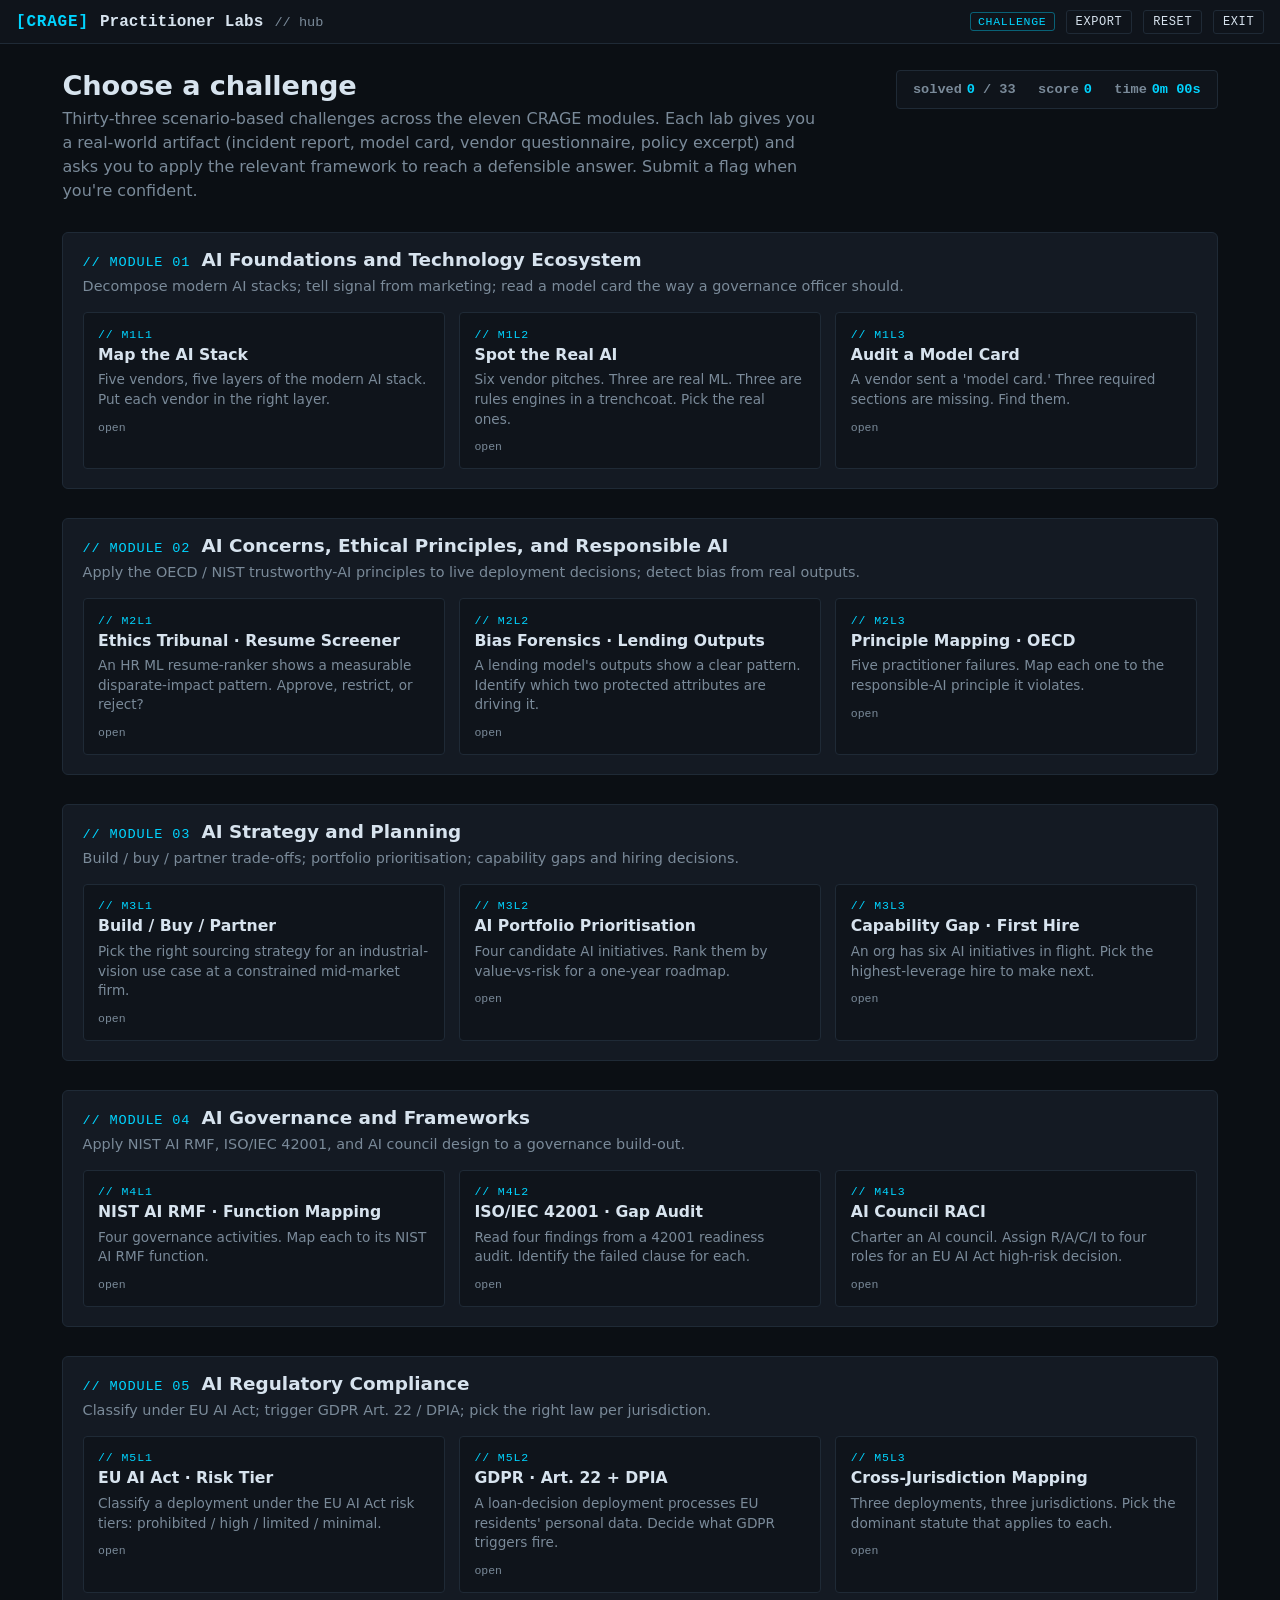
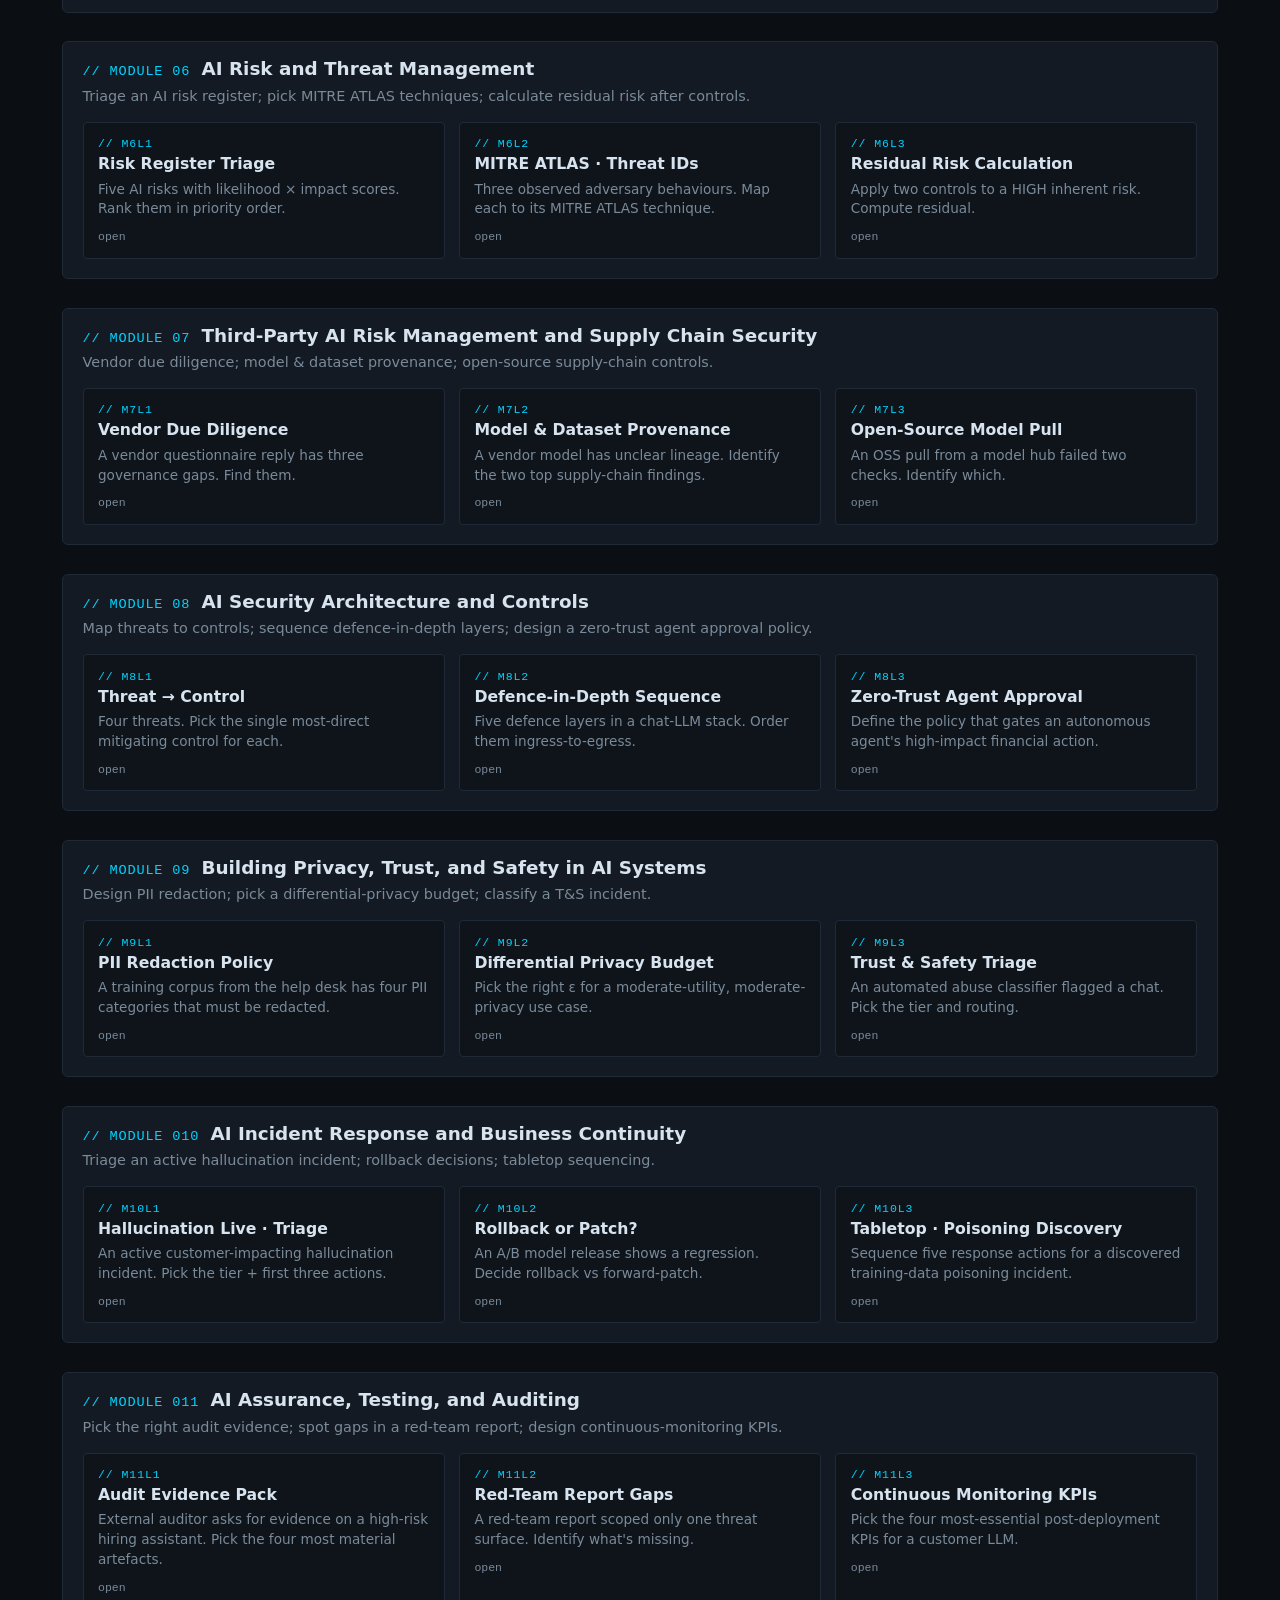
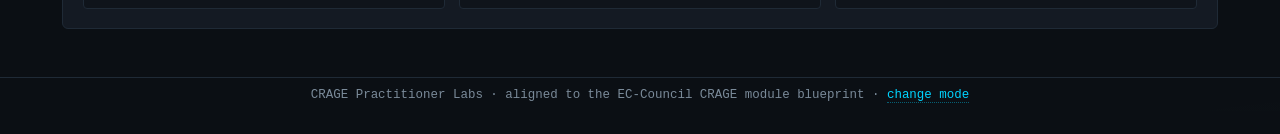
==== app.html @ 7dac8d64 "Add CRAGE practitioner labs (11 modules x 3 = 33 challenges) Static site with two modes: - Challenge" ====
<!DOCTYPE html>
<html lang="en">
<head>
  <meta charset="UTF-8">
  <meta name="viewport" content="width=device-width, initial-scale=1">
  <title>CRAGE Lab · Hub</title>
  <link rel="stylesheet" href="styles.css">
</head>
<body>

  <header class="topbar">
    <div class="brand">
      <span class="logo">[CRAGE]</span>
      <span class="title">Practitioner Labs</span>
      <span class="subtitle">// hub</span>
    </div>
    <div class="status">
      <span class="badge" id="mode-badge">CHALLENGE</span>
      <button id="export-btn" class="ghost-btn small" title="Download session JSON">EXPORT</button>
      <button id="reset-btn" class="ghost-btn small" title="Reset all progress">RESET</button>
      <a href="index.html" class="ghost-btn small">EXIT</a>
    </div>
  </header>

  <main class="hub-main">

    <div class="hub-intro">
      <div>
        <h1 id="hub-title">Choose a challenge</h1>
        <p id="hub-blurb">
          Thirty-three scenario-based challenges across the eleven CRAGE modules.
          Each lab gives you a real-world artifact (incident report, model card, vendor questionnaire, policy excerpt)
          and asks you to apply the relevant framework to reach a defensible answer. Submit a flag when you're confident.
        </p>
      </div>
      <div class="hub-scorebar" id="scorebar">
        <span><span class="label">solved</span><span class="value" id="solved-count">0</span><span class="label"> / 33</span></span>
        <span><span class="label">score</span><span class="value" id="total-score">0</span></span>
        <span><span class="label">time</span><span class="value" id="total-time">0m 00s</span></span>
      </div>
    </div>

    <div id="modules-mount"></div>

  </main>

  <footer class="footnote">
    CRAGE Practitioner Labs &middot; aligned to the EC-Council CRAGE module blueprint &middot;
    <a href="index.html" class="credit-link">change mode</a>
  </footer>

  <script src="ctf.js"></script>
  <script src="labs.js"></script>
  <script>
  (() => {
    const params = new URLSearchParams(location.search);
    const isGod = params.get('mode') === 'god' && sessionStorage.getItem('crage:god-unlock') === 'true';
    const MODE = isGod ? 'god' : 'ctf';
    const badge = document.getElementById('mode-badge');
    badge.textContent = MODE === 'god' ? 'GOD MODE' : 'CHALLENGE';
    badge.className = 'badge ' + (MODE === 'god' ? 'god' : 'ctf');

    if (MODE === 'god') {
      document.getElementById('hub-title').textContent = 'God Mode :: instructor view';
      document.getElementById('hub-blurb').innerHTML =
        'You are in <strong style="color:var(--gold)">guided walkthrough mode</strong>. ' +
        'Each lab shows the framework reasoning and the final flag answer. ' +
        'Use this for live teaching, demo runs, and post-class review.';
    }

    const mount = document.getElementById('modules-mount');
    const html = [];
    LABS.modules.forEach((mod) => {
      html.push('<section class="module-block">');
      html.push('<div class="module-head"><span class="module-num">// MODULE 0' +
        (mod.num < 10 ? mod.num : mod.num) + '</span><h2>' + mod.title + '</h2></div>');
      if (mod.blurb) html.push('<p>' + mod.blurb + '</p>');
      html.push('<div class="lab-grid">');
      mod.labs.forEach((lab) => {
        const solved = window.CTF && CTF.isCompleted(lab.id);
        const score = window.CTF ? CTF.labScore(lab.id) : 0;
        html.push(
          '<a class="lab-card' + (solved ? ' solved' : '') + '" href="lab.html?id=' + lab.id + '&mode=' + MODE + '">' +
            '<div class="lab-id">// ' + lab.id.toUpperCase() + '</div>' +
            '<h3>' + lab.title + '</h3>' +
            '<p class="lab-blurb">' + lab.blurb + '</p>' +
            '<div class="lab-meta">' +
              (solved ? '<span class="check">✓ solved · ' + score + ' pts</span>' : '<span>open</span>') +
            '</div>' +
          '</a>'
        );
      });
      html.push('</div></section>');
    });
    mount.innerHTML = html.join('');

    function refreshScore() {
      if (!window.CTF) return;
      document.getElementById('solved-count').textContent = CTF.completedCount();
      document.getElementById('total-score').textContent = CTF.totalScore();
      document.getElementById('total-time').textContent = CTF.fmtTime(CTF.totalTime());
    }
    refreshScore();

    document.getElementById('export-btn').addEventListener('click', () => {
      if (window.CTF) CTF.downloadSession();
    });
    document.getElementById('reset-btn').addEventListener('click', () => {
      if (!confirm('Reset all lab progress? This cannot be undone.')) return;
      if (window.CTF) CTF.resetAll();
      location.reload();
    });
  })();
  </script>
</body>
</html>
---- styles.css ----
/* CRAGE Lab — terminal/cyberpunk theme */
:root {
  --bg: #0b0f14;
  --bg-soft: #11161d;
  --panel: #0f141b;
  --panel-2: #141a23;
  --border: #1f2a36;
  --border-soft: #18222d;
  --text: #d7e3ee;
  --muted: #7a8a99;
  --accent: #00d4ff;
  --accent-2: #7dffb1;
  --accent-dim: #0094b3;
  --warn: #ffb454;
  --danger: #ff4d6d;
  --info: #6ec1ff;
  --gold: #ffd166;
  --mono: ui-monospace, "JetBrains Mono", "Fira Code", Menlo, Consolas, monospace;
  --sans: -apple-system, BlinkMacSystemFont, "Segoe UI", system-ui, sans-serif;
}

* { box-sizing: border-box; }
html, body { margin: 0; padding: 0; background: var(--bg); color: var(--text); font-family: var(--sans); min-height: 100%; }
body {
  background:
    radial-gradient(1200px 600px at 10% -20%, rgba(0,212,255,0.08), transparent 60%),
    radial-gradient(1200px 600px at 110% 110%, rgba(125,255,177,0.05), transparent 60%),
    var(--bg);
}
a { color: var(--accent); text-decoration: none; }
a:hover { color: var(--accent-2); }
code { font-family: var(--mono); }

/* scanlines for landing */
.scanlines {
  position: fixed; inset: 0; pointer-events: none; z-index: 1;
  background: repeating-linear-gradient(
    to bottom, rgba(255,255,255,0.015) 0 1px, transparent 1px 3px
  );
  mix-blend-mode: overlay;
}

/* ===== Topbar ===== */
.topbar {
  display: flex; justify-content: space-between; align-items: center;
  padding: 0.6rem 1rem; background: var(--panel);
  border-bottom: 1px solid var(--border); font-family: var(--mono);
  position: sticky; top: 0; z-index: 5;
}
.brand { display: flex; gap: 0.7rem; align-items: baseline; }
.logo { color: var(--accent); font-weight: 700; letter-spacing: 0.05em; }
.title { font-weight: 600; }
.subtitle { color: var(--muted); font-size: 0.85rem; }
.topbar nav a {
  color: var(--muted); margin: 0 0.35rem; font-size: 0.82rem;
  padding: 0.2rem 0.5rem; border-radius: 3px;
}
.topbar nav a:hover { color: var(--accent); }
.topbar nav a.active { color: var(--accent); border: 1px solid var(--border); }
.status { display: flex; align-items: center; gap: 0.7rem; font-size: 0.85rem; color: var(--muted); }
.status .badge {
  font-family: var(--mono); font-size: 0.72rem; letter-spacing: 0.06em;
  padding: 0.15rem 0.45rem; border-radius: 3px; border: 1px solid var(--border);
}
.status .badge.ctf { color: var(--accent); border-color: rgba(0,212,255,0.4); }
.status .badge.god { color: var(--gold); border-color: rgba(255,209,102,0.4); }
.dot {
  width: 8px; height: 8px; border-radius: 50%;
  background: var(--accent); box-shadow: 0 0 8px var(--accent);
  animation: pulse 2s infinite;
}
@keyframes pulse { 50% { opacity: 0.4; } }

.ghost-btn {
  background: transparent; border: 1px solid var(--border); color: var(--text);
  font-family: var(--mono); font-size: 0.8rem; padding: 0.35rem 0.7rem;
  cursor: pointer; letter-spacing: 0.05em; transition: all 0.15s ease;
  border-radius: 3px;
}
.ghost-btn:hover { border-color: var(--accent); color: var(--accent); }
.ghost-btn.small { padding: 0.25rem 0.55rem; font-size: 0.75rem; }
.ghost-btn.gold:hover { border-color: var(--gold); color: var(--gold); }

/* ===== Landing page ===== */
.landing-body {
  display: flex; flex-direction: column; min-height: 100vh;
  font-family: var(--sans);
}
.deck-topbar {
  padding: 0.7rem 1.4rem; display: flex; justify-content: space-between; align-items: center;
  border-bottom: 1px solid var(--border); position: relative; z-index: 2;
}
.deck-brand { display: flex; gap: 0.8rem; align-items: baseline; font-family: var(--mono); }
.brand-logo {
  font-weight: 800; letter-spacing: 0.04em; color: var(--text); font-size: 1.05rem;
}
.brand-num { color: var(--accent); }
.brand-cursor { color: var(--accent); animation: blink 1s steps(1) infinite; }
@keyframes blink { 50% { opacity: 0; } }
.deck-brand-tag { color: var(--muted); font-size: 0.78rem; letter-spacing: 0.08em; }

.landing-main {
  flex: 1; max-width: 1100px; margin: 0 auto; padding: 3rem 1.5rem 2rem;
  position: relative; z-index: 2;
}
.landing-hero { text-align: center; margin-bottom: 2.5rem; }
.eyebrow {
  font-family: var(--mono); font-size: 0.78rem; color: var(--accent);
  letter-spacing: 0.14em; margin-bottom: 0.6rem;
}
.landing-title {
  font-size: 2.6rem; margin: 0 0 0.7rem 0; letter-spacing: -0.01em;
  font-weight: 800;
}
.landing-title .accent { color: var(--accent); }
.landing-sub {
  color: var(--muted); font-size: 1.02rem; max-width: 720px; margin: 0 auto;
  line-height: 1.55;
}

.mode-grid {
  display: grid; grid-template-columns: 1fr 1fr; gap: 1.4rem;
  margin-top: 2rem;
}
@media (max-width: 760px) { .mode-grid { grid-template-columns: 1fr; } }

.mode-card {
  display: block; padding: 1.4rem 1.4rem 1.6rem;
  background: var(--panel); border: 1px solid var(--border); border-radius: 6px;
  color: var(--text); transition: all 0.18s ease; position: relative;
}
.mode-card:hover { border-color: var(--accent); transform: translateY(-2px); }
.mode-card.god:hover { border-color: var(--gold); }
.mode-tag {
  font-family: var(--mono); font-size: 0.72rem; color: var(--muted);
  letter-spacing: 0.08em; margin-bottom: 0.4rem;
}
.mode-icon { font-size: 1.8rem; margin-bottom: 0.4rem; }
.mode-card h2 {
  margin: 0 0 0.25rem 0; font-size: 1.4rem;
}
.mode-card.ctf h2 { color: var(--accent); }
.mode-card.god h2 { color: var(--gold); }
.mode-tagline {
  color: var(--muted); font-family: var(--mono); font-size: 0.82rem;
  margin: 0 0 0.7rem 0;
}
.mode-desc { color: var(--text); line-height: 1.55; font-size: 0.94rem; margin: 0 0 0.9rem; }
.mode-bullets {
  margin: 0 0 1rem 0; padding-left: 1.2rem; color: var(--muted); font-size: 0.88rem;
  line-height: 1.7;
}
.mode-bullets code {
  background: rgba(255,255,255,0.05); padding: 0.05rem 0.3rem;
  border-radius: 3px; color: var(--accent);
}
.mode-cta {
  font-family: var(--mono); font-size: 0.85rem; color: var(--accent);
  letter-spacing: 0.06em;
}
.mode-card.god .mode-cta { color: var(--gold); }
.mode-cta.locked { color: var(--muted); }

.landing-footer-row {
  margin-top: 2.4rem; display: flex; gap: 1.5rem; justify-content: center;
  flex-wrap: wrap;
}
.landing-link {
  color: var(--muted); font-family: var(--mono); font-size: 0.85rem;
}
.landing-link:hover { color: var(--accent); }

/* ===== Auth modal ===== */
.auth-modal {
  position: fixed; inset: 0; background: rgba(0,0,0,0.7);
  display: flex; align-items: center; justify-content: center; z-index: 50;
  backdrop-filter: blur(2px);
}
.auth-modal[hidden] { display: none; }
.auth-card {
  background: var(--panel); border: 1px solid var(--gold);
  border-radius: 6px; width: min(440px, 92vw);
  box-shadow: 0 0 30px rgba(255,209,102,0.15);
}
.auth-head {
  display: flex; align-items: center; gap: 0.6rem;
  padding: 0.7rem 1rem; border-bottom: 1px solid var(--border);
  font-family: var(--mono); font-size: 0.85rem; color: var(--gold);
}
.auth-icon { font-size: 1rem; }
.auth-title { flex: 1; letter-spacing: 0.04em; }
.auth-close {
  background: transparent; border: none; color: var(--muted);
  cursor: pointer; font-size: 1.2rem;
}
.auth-close:hover { color: var(--text); }
.auth-body { padding: 1rem; }
.auth-body p { margin: 0 0 0.7rem 0; color: var(--muted); font-size: 0.9rem; }
.auth-input-row { display: flex; gap: 0.5rem; }
.auth-input-row input {
  flex: 1; background: var(--bg); border: 1px solid var(--border);
  color: var(--text); padding: 0.5rem 0.7rem; border-radius: 3px;
  font-family: var(--mono); font-size: 1rem; letter-spacing: 0.2em;
}
.auth-input-row input:focus { outline: none; border-color: var(--gold); }
.auth-submit {
  background: var(--gold); border: none; color: #000;
  font-family: var(--mono); font-weight: 700; padding: 0 1rem;
  cursor: pointer; border-radius: 3px; letter-spacing: 0.05em;
}
.auth-submit:disabled { opacity: 0.5; cursor: not-allowed; }
.auth-status { margin-top: 0.6rem; font-family: var(--mono); font-size: 0.82rem; min-height: 1.1em; }
.auth-status.warn { color: var(--warn); }
.auth-status.info { color: var(--info); }
.auth-status.ok { color: var(--accent-2); }
.auth-status.danger { color: var(--danger); }
.auth-hint {
  margin-top: 0.6rem; color: var(--muted); font-size: 0.78rem;
  font-family: var(--mono);
}

/* ===== Hub (app.html) ===== */
.hub-main {
  max-width: 1200px; margin: 0 auto; padding: 1.6rem 1.4rem 3rem;
}
.hub-intro {
  display: flex; justify-content: space-between; align-items: flex-start;
  gap: 1.2rem; flex-wrap: wrap; margin-bottom: 1.5rem;
}
.hub-intro h1 {
  margin: 0 0 0.4rem 0; font-size: 1.7rem; letter-spacing: -0.005em;
}
.hub-intro p { color: var(--muted); margin: 0; max-width: 760px; line-height: 1.5; }
.hub-scorebar {
  background: var(--panel); border: 1px solid var(--border); border-radius: 4px;
  padding: 0.7rem 1rem; font-family: var(--mono); font-size: 0.85rem;
  display: flex; gap: 1.4rem; flex-wrap: wrap;
}
.hub-scorebar .label { color: var(--muted); }
.hub-scorebar .value { color: var(--accent); font-weight: 700; margin-left: 0.3rem; }

.module-block {
  margin-top: 1.8rem; background: var(--panel-2); border: 1px solid var(--border);
  border-radius: 6px; padding: 1rem 1.2rem 1.2rem;
}
.module-head {
  display: flex; align-items: baseline; gap: 0.7rem; margin-bottom: 0.4rem;
}
.module-num {
  font-family: var(--mono); color: var(--accent); font-size: 0.85rem;
  letter-spacing: 0.06em;
}
.module-head h2 { margin: 0; font-size: 1.15rem; }
.module-block > p {
  color: var(--muted); font-size: 0.9rem; margin: 0 0 0.9rem 0; line-height: 1.5;
}

.lab-grid { display: grid; grid-template-columns: repeat(3, 1fr); gap: 0.9rem; }
@media (max-width: 900px) { .lab-grid { grid-template-columns: 1fr; } }

.lab-card {
  display: block; padding: 0.9rem; background: var(--panel);
  border: 1px solid var(--border); border-radius: 4px; color: var(--text);
  transition: all 0.15s ease; position: relative;
}
.lab-card:hover { border-color: var(--accent); transform: translateY(-1px); }
.lab-card .lab-id {
  font-family: var(--mono); font-size: 0.72rem; color: var(--accent);
  letter-spacing: 0.08em;
}
.lab-card h3 { margin: 0.25rem 0 0.4rem 0; font-size: 0.98rem; }
.lab-card .lab-blurb { color: var(--muted); font-size: 0.85rem; line-height: 1.45; margin: 0; }
.lab-card .lab-meta {
  margin-top: 0.7rem; display: flex; gap: 0.5rem; align-items: center;
  font-family: var(--mono); font-size: 0.72rem; color: var(--muted);
}
.lab-card .check {
  margin-left: auto; color: var(--accent-2); font-weight: 700;
}
.lab-card.solved { border-color: rgba(125,255,177,0.4); }

/* ===== Lab page ===== */
.lab-main {
  display: grid; grid-template-columns: 320px 1fr; gap: 0;
  min-height: calc(100vh - 52px);
}
@media (max-width: 900px) { .lab-main { grid-template-columns: 1fr; } }

.guide {
  background: var(--panel); border-right: 1px solid var(--border);
  padding: 1rem 1.1rem 2rem; overflow-y: auto;
}
.guide h2 {
  font-family: var(--mono); font-size: 0.95rem; color: var(--accent);
  margin: 0 0 0.8rem 0; letter-spacing: 0.06em;
}
.guide.god h2 { color: var(--gold); }

/* Mission sidebar (CTF) */
.mission-tag {
  font-family: var(--mono); font-size: 0.72rem; color: var(--muted);
  letter-spacing: 0.06em; margin-bottom: 0.3rem;
}
.mission-objective {
  background: var(--panel-2); border-left: 2px solid var(--accent);
  padding: 0.6rem 0.8rem; border-radius: 0 4px 4px 0; margin-bottom: 1rem;
}
.mission-objective p { margin: 0; font-size: 0.92rem; line-height: 1.5; }

.mission-hints { margin-bottom: 1rem; }
.mission-hint {
  margin-bottom: 0.5rem; background: var(--panel-2); border: 1px solid var(--border);
  border-radius: 3px;
}
.hint-reveal-btn {
  width: 100%; background: transparent; border: none; color: var(--text);
  text-align: left; padding: 0.5rem 0.7rem; cursor: pointer;
  font-family: var(--mono); font-size: 0.82rem;
}
.hint-reveal-btn:hover { color: var(--accent); }
.hint-cost { color: var(--warn); }
.hint-body {
  padding: 0 0.7rem 0.6rem; font-size: 0.85rem; line-height: 1.5;
  color: var(--muted); border-top: 1px dashed var(--border-soft);
  padding-top: 0.5rem;
}

.mission-flag .flag-input-row { display: flex; gap: 0.5rem; }
.flag-input {
  flex: 1; background: var(--bg); border: 1px solid var(--border);
  color: var(--text); padding: 0.45rem 0.6rem; border-radius: 3px;
  font-family: var(--mono); font-size: 0.88rem;
}
.flag-input:focus { outline: none; border-color: var(--accent); }
.flag-submit {
  background: var(--accent); color: #000; border: none;
  padding: 0 0.9rem; cursor: pointer; border-radius: 3px;
  font-family: var(--mono); font-weight: 700; letter-spacing: 0.04em;
}
.flag-submit:hover { background: var(--accent-2); }
.flag-status { margin-top: 0.5rem; font-family: var(--mono); font-size: 0.82rem; min-height: 1em; }
.flag-status.ok { color: var(--accent-2); }
.flag-status.warn { color: var(--warn); }
.flag-status.danger { color: var(--danger); }

.mission-score {
  margin-top: 0.8rem; padding: 0.5rem 0.7rem; background: var(--panel-2);
  border: 1px dashed var(--border); border-radius: 3px;
  font-family: var(--mono); font-size: 0.78rem; color: var(--muted);
}
.mission-score .ok { color: var(--accent-2); }

.mission-foot, .guide-foot {
  margin-top: 1rem; padding-top: 0.8rem; border-top: 1px dashed var(--border);
  font-family: var(--mono); font-size: 0.78rem;
}
.mission-link { color: var(--muted); }
.mission-link:hover { color: var(--accent); }

/* God walkthrough */
.steps { list-style: none; padding: 0; margin: 0; }
.steps li {
  border-left: 2px solid var(--border);
  padding: 0.7rem 0.8rem; margin-bottom: 0.6rem;
  border-radius: 0 4px 4px 0; background: var(--panel-2);
}
.steps li.god-step { border-left-color: var(--gold); }
.step-head {
  display: flex; gap: 0.5rem; align-items: baseline;
  font-family: var(--mono); font-size: 0.85rem;
}
.num { color: var(--gold); font-weight: 700; min-width: 1.6rem; }
.label { color: var(--text); font-weight: 600; }
.steps p { margin: 0.35rem 0; font-size: 0.85rem; color: var(--muted); line-height: 1.55; }
.say {
  margin: 0.45rem 0; padding: 0.45rem 0.6rem;
  border-left: 2px solid rgba(255,209,102,0.4);
  background: linear-gradient(90deg, rgba(255,209,102,0.05), transparent 70%);
  font-size: 0.82rem; line-height: 1.55; color: #d3c8a8;
  font-style: italic; border-radius: 0 3px 3px 0;
}
.say strong { color: var(--gold); font-style: normal; }
.god-answer {
  margin: 0.5rem 0; padding: 0.55rem 0.7rem;
  background: rgba(125,255,177,0.06); border: 1px solid rgba(125,255,177,0.25);
  border-radius: 3px; font-family: var(--mono); font-size: 0.82rem;
  color: var(--accent-2);
}
.god-answer .lbl { color: var(--muted); margin-right: 0.4rem; }

/* ===== Lab content area ===== */
.lab-content {
  padding: 1.4rem 1.8rem 3rem; overflow-y: auto;
  background: var(--bg);
  max-width: 1000px;
}
.lab-content h1 {
  margin: 0 0 0.3rem 0; font-size: 1.5rem;
}
.lab-content .lab-sub {
  color: var(--muted); font-family: var(--mono); font-size: 0.85rem;
  letter-spacing: 0.04em; margin-bottom: 1.4rem;
}

.scenario, .artifact, .challenge {
  margin-bottom: 1.3rem; background: var(--panel);
  border: 1px solid var(--border); border-radius: 6px; padding: 1rem 1.2rem;
}
.scenario h3, .artifact h3, .challenge h3 {
  margin: 0 0 0.6rem 0; font-family: var(--mono); font-size: 0.85rem;
  color: var(--accent); letter-spacing: 0.07em; text-transform: uppercase;
}
.challenge h3 { color: var(--warn); }
.lab-content p { line-height: 1.6; margin: 0.5rem 0; }
.lab-content ul, .lab-content ol { line-height: 1.65; padding-left: 1.4rem; }
.lab-content li { margin-bottom: 0.25rem; }
.lab-content table {
  width: 100%; border-collapse: collapse; margin: 0.6rem 0;
  font-size: 0.9rem;
}
.lab-content th, .lab-content td {
  border: 1px solid var(--border); padding: 0.4rem 0.6rem; text-align: left;
}
.lab-content th { background: var(--panel-2); color: var(--accent); font-family: var(--mono); }
.lab-content blockquote {
  margin: 0.6rem 0; padding: 0.5rem 0.8rem;
  border-left: 2px solid var(--border-soft); color: var(--muted);
  font-style: italic;
}
.lab-content code {
  background: rgba(255,255,255,0.05); padding: 0.05rem 0.35rem;
  border-radius: 3px; color: var(--accent); font-size: 0.88em;
}
.lab-content pre {
  background: #06090d; border: 1px solid var(--border);
  border-radius: 4px; padding: 0.7rem 0.9rem; overflow-x: auto;
  font-size: 0.85rem; line-height: 1.5;
}
.lab-content pre code { background: transparent; padding: 0; color: var(--text); }
.flag-format {
  font-family: var(--mono); font-size: 0.85rem; color: var(--accent-2);
  background: rgba(125,255,177,0.05); padding: 0.4rem 0.6rem;
  border-left: 2px solid rgba(125,255,177,0.4); border-radius: 0 3px 3px 0;
  margin-top: 0.6rem;
}

.artifact details { margin-top: 0.4rem; }
.artifact summary {
  cursor: pointer; color: var(--accent); font-family: var(--mono);
  font-size: 0.85rem; padding: 0.3rem 0;
}
.artifact summary:hover { color: var(--accent-2); }

/* footnote */
.footnote {
  border-top: 1px solid var(--border); padding: 0.6rem 1rem;
  font-size: 0.78rem; color: var(--muted); text-align: center;
  font-family: var(--mono);
}
.footnote .credit-link {
  color: var(--accent); text-decoration: none;
  border-bottom: 1px dotted rgba(0,212,255,0.4);
}
.footnote .credit-link:hover { color: var(--accent-2); }

/* Celebration overlay */
.celebrate {
  position: fixed; inset: 0; background: rgba(0,0,0,0.85);
  display: flex; align-items: center; justify-content: center;
  z-index: 100; backdrop-filter: blur(4px);
}
.celebrate[hidden] { display: none; }
.celebrate-card {
  background: var(--panel); border: 1px solid var(--accent);
  border-radius: 8px; padding: 2rem; max-width: 520px; text-align: center;
  box-shadow: 0 0 40px rgba(0,212,255,0.25);
}
.celebrate-card h2 { color: var(--accent); margin: 0 0 0.7rem 0; }
.celebrate-card p { color: var(--muted); }
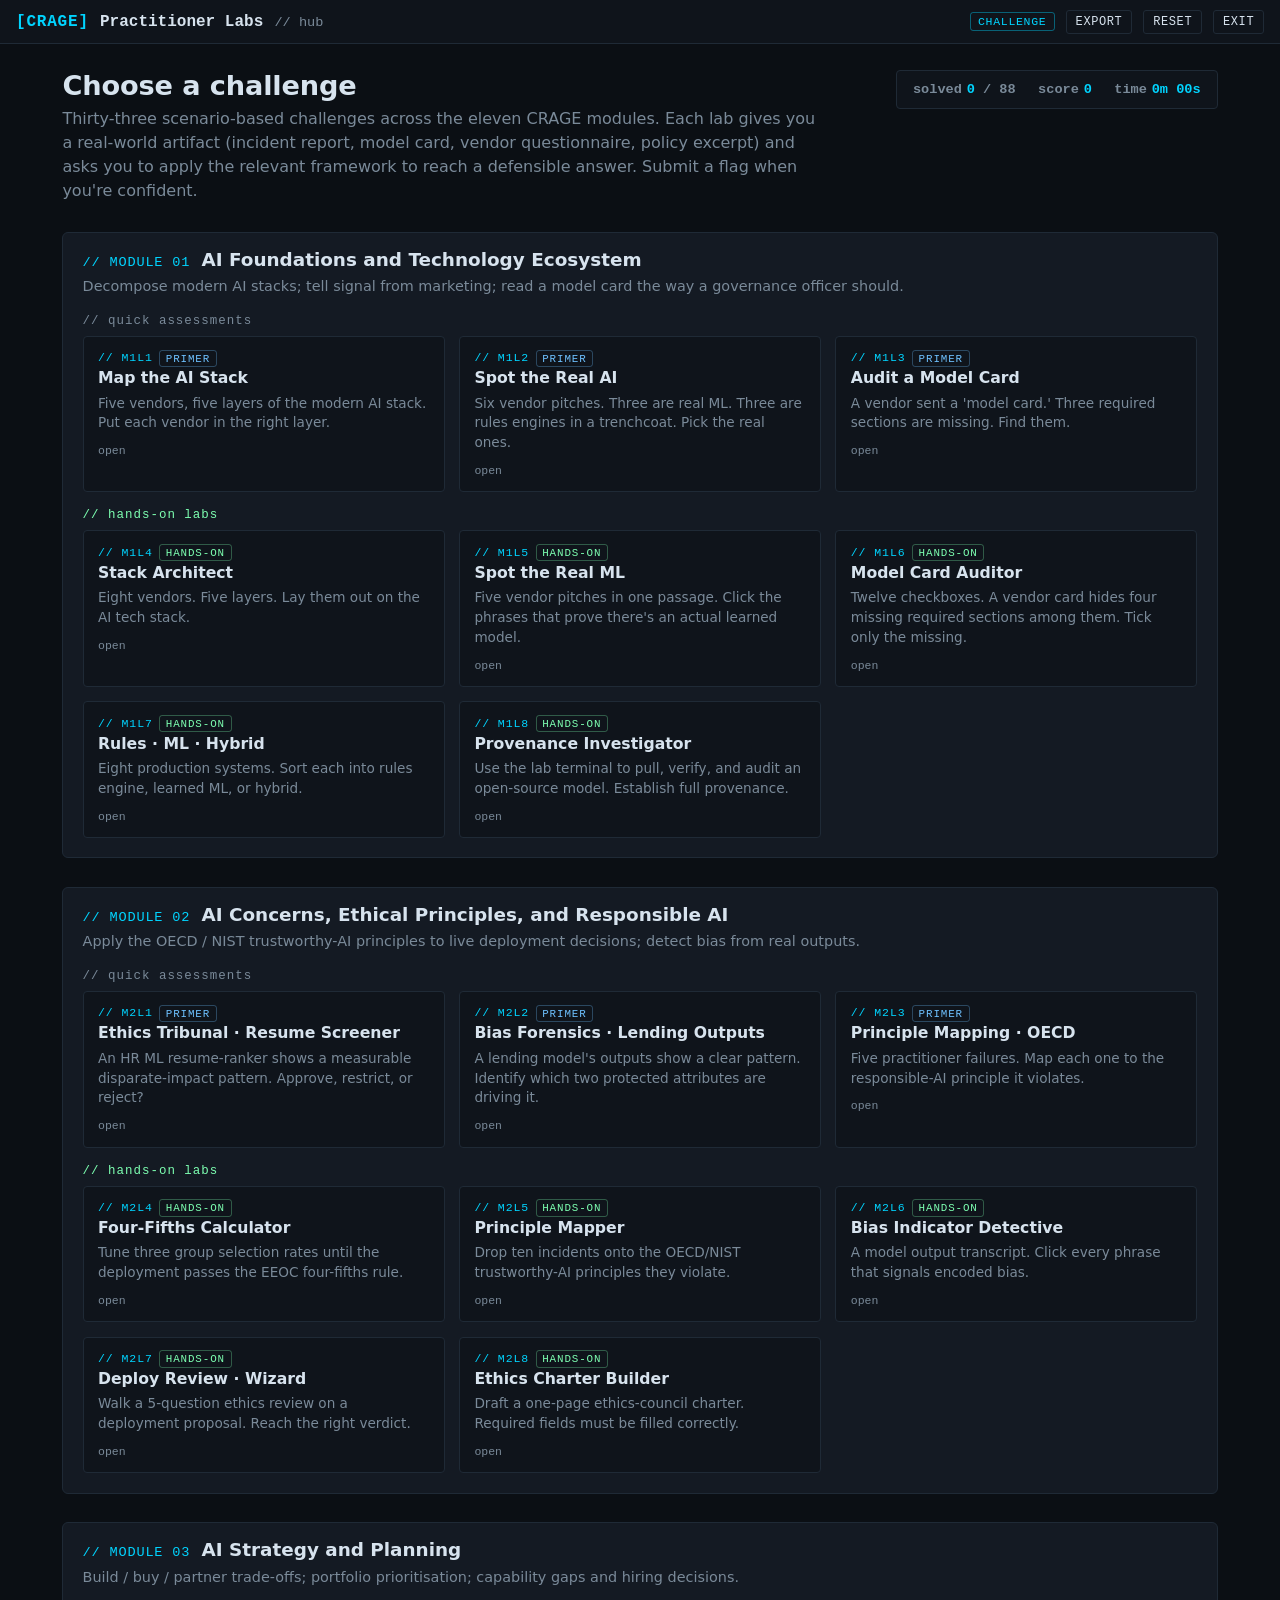
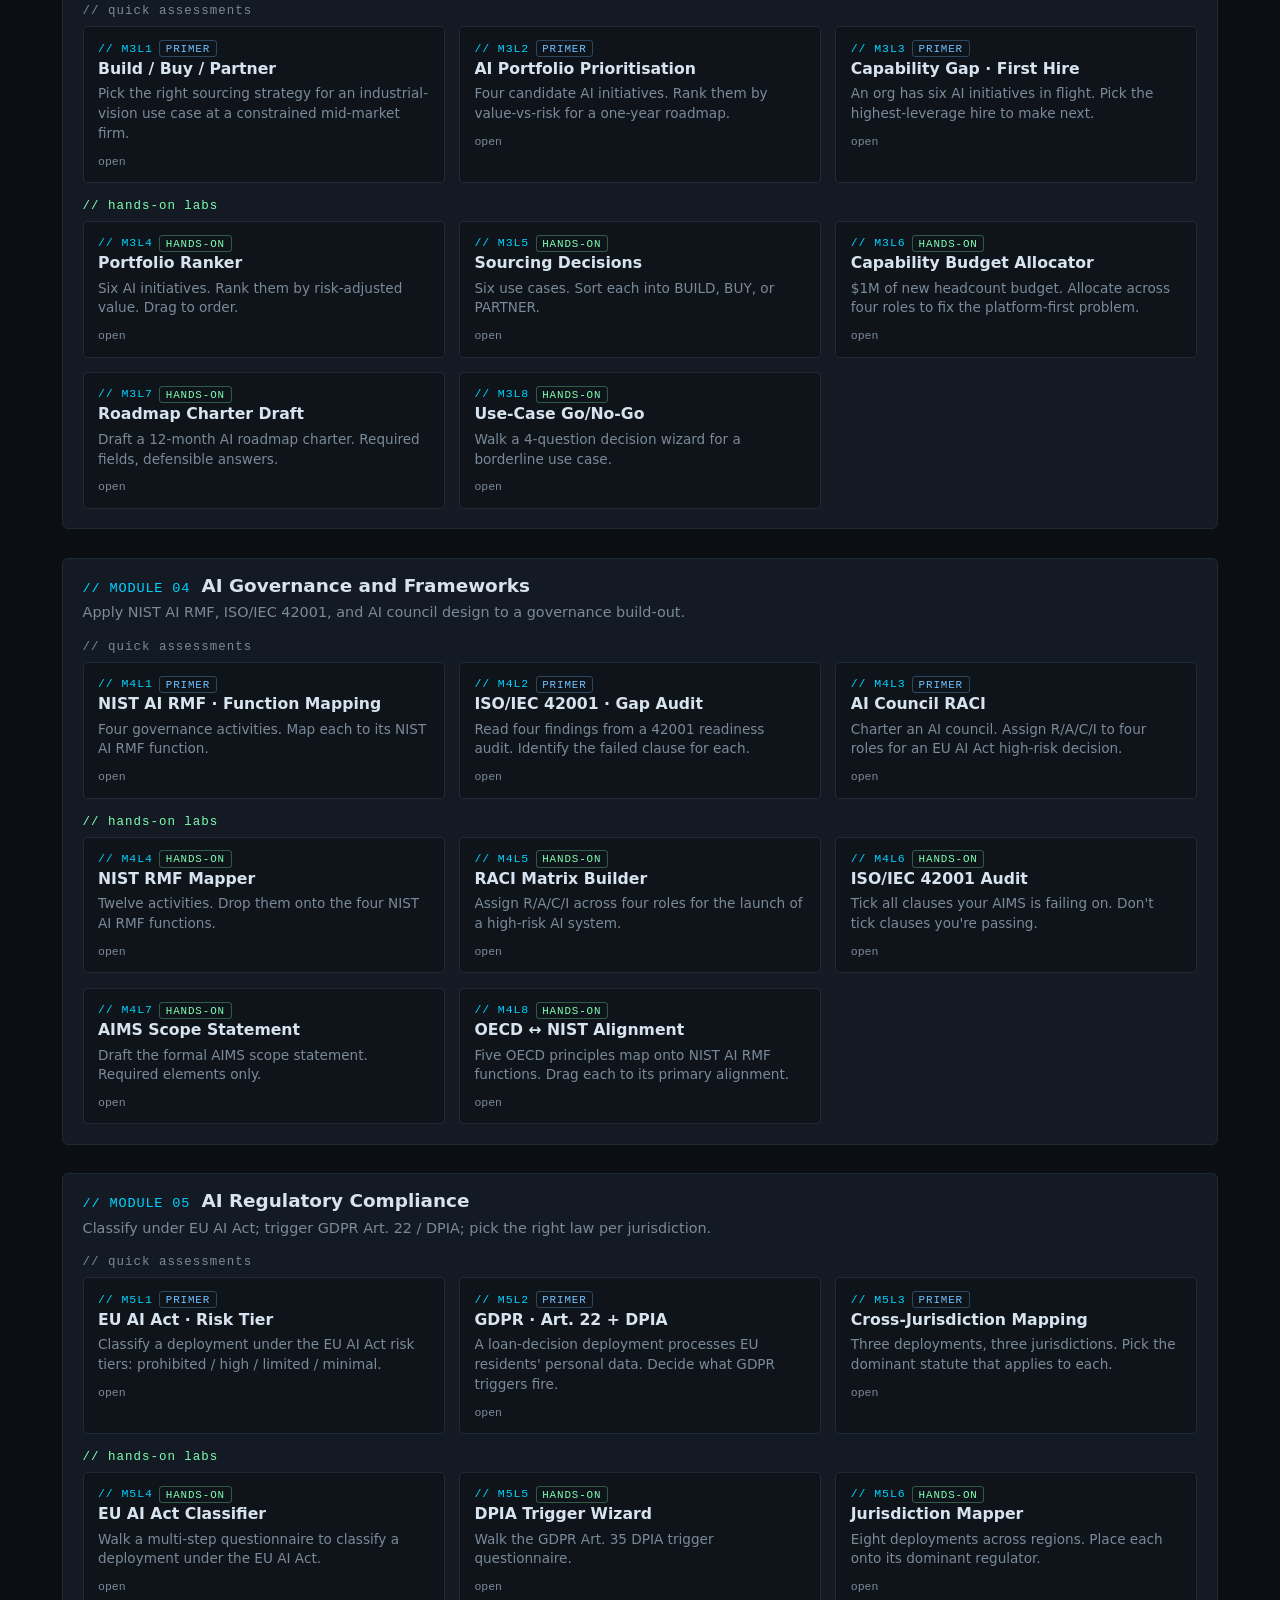
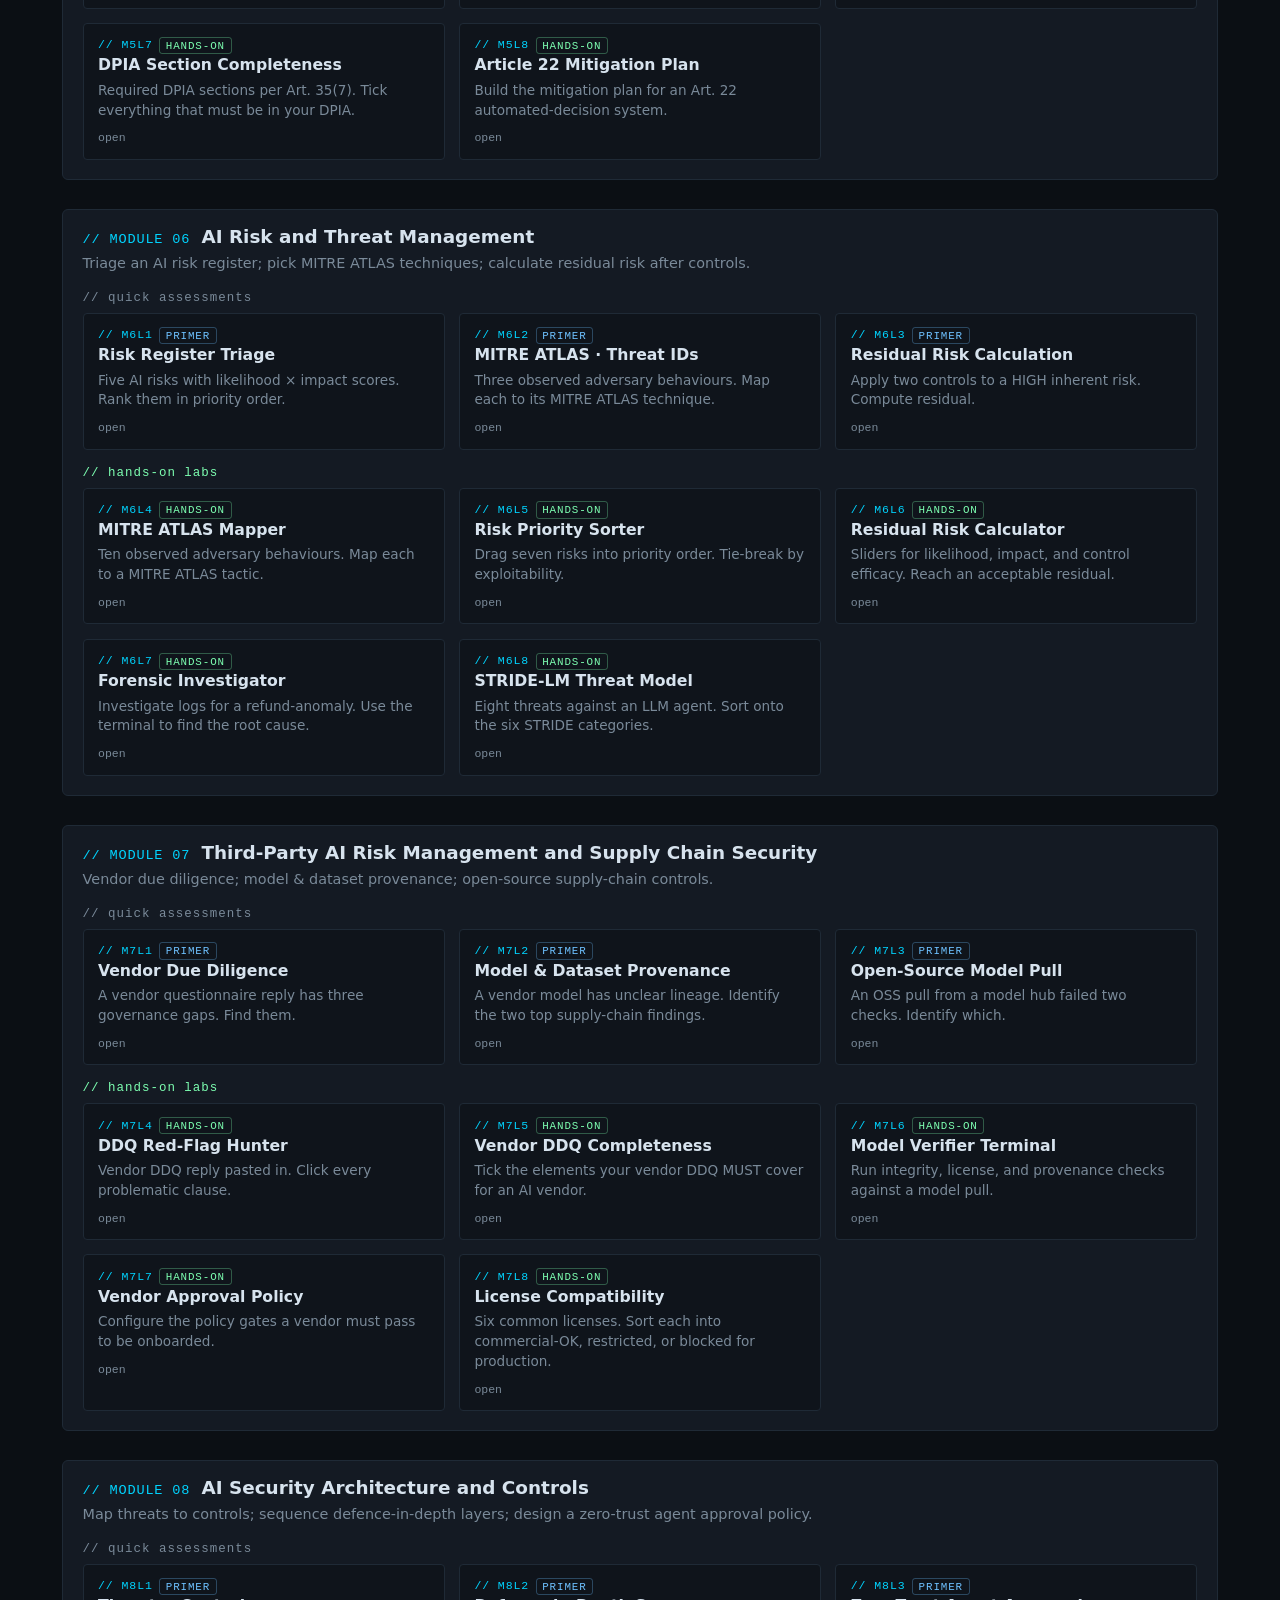
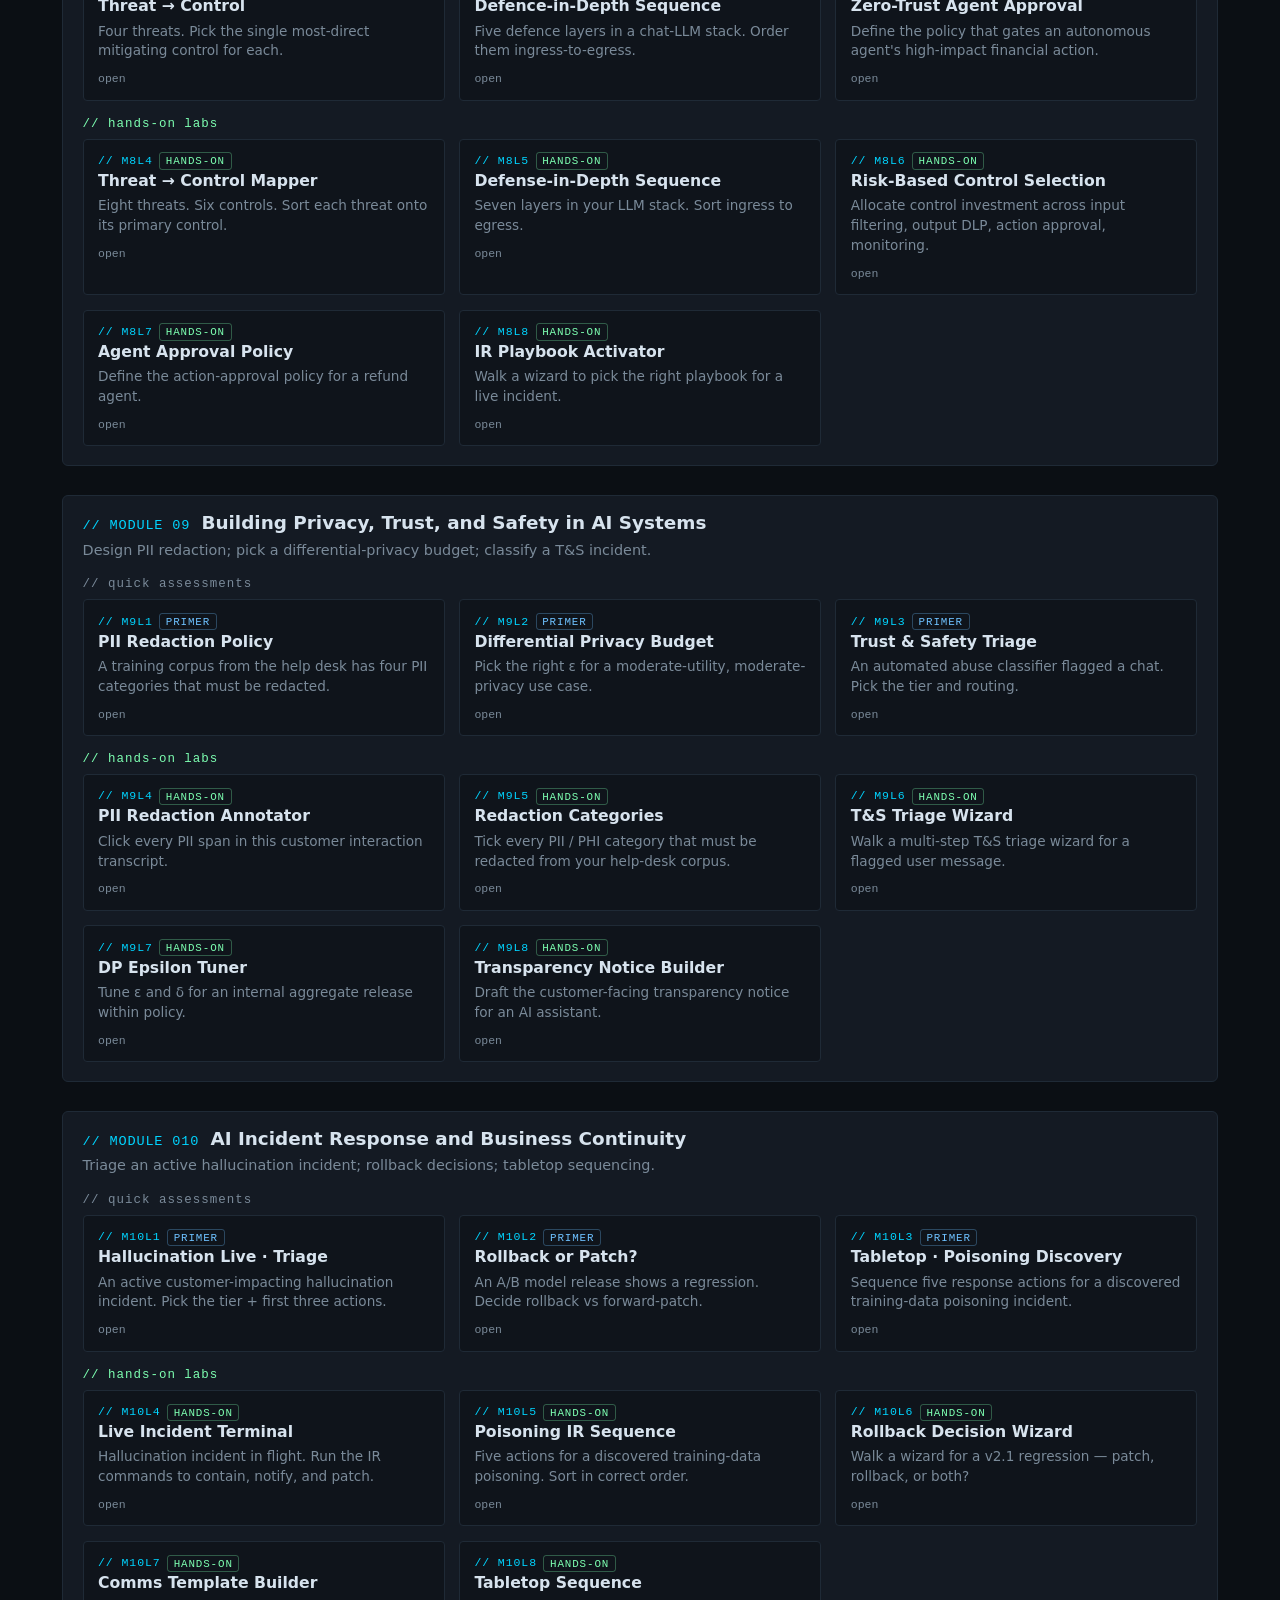
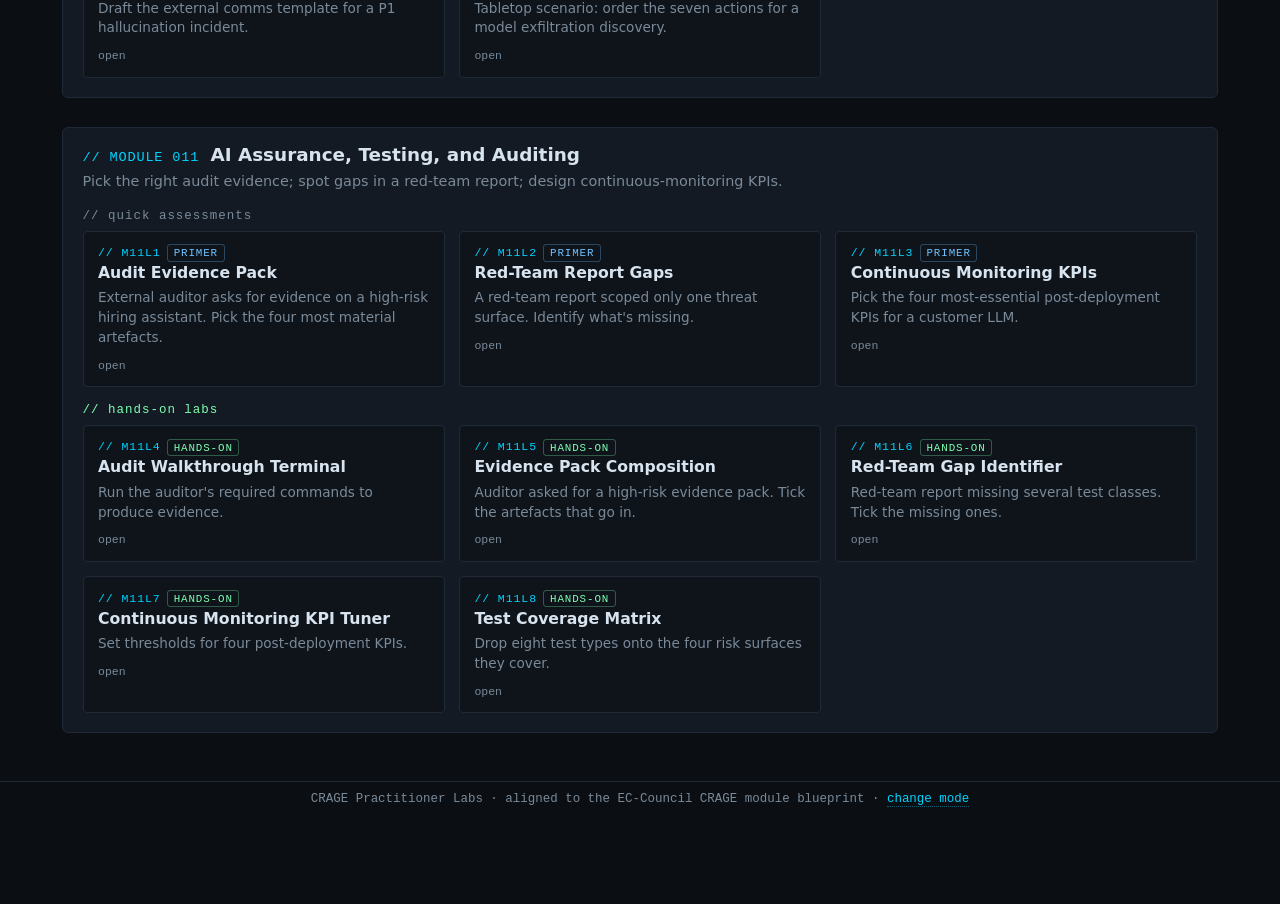
==== commit ea28cfa3: "Add 55 hands-on labs (11 modules × 5) on top of the 33 primer labs Replaces quiz-style flag-input wi" ====
--- a/app.html
+++ b/app.html
@@ -34,7 +34,7 @@
         </p>
       </div>
       <div class="hub-scorebar" id="scorebar">
-        <span><span class="label">solved</span><span class="value" id="solved-count">0</span><span class="label"> / 33</span></span>
+        <span><span class="label">solved</span><span class="value" id="solved-count">0</span><span class="label"> / 88</span></span>
         <span><span class="label">score</span><span class="value" id="total-score">0</span></span>
         <span><span class="label">time</span><span class="value" id="total-time">0m 00s</span></span>
       </div>
@@ -51,6 +51,7 @@
 
   <script src="ctf.js"></script>
   <script src="labs.js"></script>
+  <script src="labs-handson.js"></script>
   <script>
   (() => {
     const params = new URLSearchParams(location.search);
@@ -75,13 +76,18 @@
       html.push('<div class="module-head"><span class="module-num">// MODULE 0' +
         (mod.num < 10 ? mod.num : mod.num) + '</span><h2>' + mod.title + '</h2></div>');
       if (mod.blurb) html.push('<p>' + mod.blurb + '</p>');
-      html.push('<div class="lab-grid">');
-      mod.labs.forEach((lab) => {
+      const primers = mod.labs.filter((l) => !l.interactive);
+      const handsOn = mod.labs.filter((l) => !!l.interactive);
+
+      function renderCard(lab) {
         const solved = window.CTF && CTF.isCompleted(lab.id);
         const score = window.CTF ? CTF.labScore(lab.id) : 0;
-        html.push(
+        const typeTag = lab.interactive
+          ? '<span class="lab-type handson">HANDS-ON</span>'
+          : '<span class="lab-type primer">PRIMER</span>';
+        return (
           '<a class="lab-card' + (solved ? ' solved' : '') + '" href="lab.html?id=' + lab.id + '&mode=' + MODE + '">' +
-            '<div class="lab-id">// ' + lab.id.toUpperCase() + '</div>' +
+            '<div class="lab-id">// ' + lab.id.toUpperCase() + typeTag + '</div>' +
             '<h3>' + lab.title + '</h3>' +
             '<p class="lab-blurb">' + lab.blurb + '</p>' +
             '<div class="lab-meta">' +
@@ -89,8 +95,20 @@
             '</div>' +
           '</a>'
         );
-      });
-      html.push('</div></section>');
+      }
+      if (primers.length) {
+        html.push('<div class="module-section-title primer">// quick assessments</div>');
+        html.push('<div class="lab-grid">');
+        primers.forEach((l) => html.push(renderCard(l)));
+        html.push('</div>');
+      }
+      if (handsOn.length) {
+        html.push('<div class="module-section-title handson">// hands-on labs</div>');
+        html.push('<div class="lab-grid">');
+        handsOn.forEach((l) => html.push(renderCard(l)));
+        html.push('</div>');
+      }
+      html.push('</section>');
     });
     mount.innerHTML = html.join('');
 
--- a/styles.css
+++ b/styles.css
@@ -477,3 +477,260 @@
 }
 .celebrate-card h2 { color: var(--accent); margin: 0 0 0.7rem 0; }
 .celebrate-card p { color: var(--muted); }
+
+/* ===== Lab card type tags + sectioning ===== */
+.module-section-title {
+  font-family: var(--mono); font-size: 0.78rem; color: var(--muted);
+  letter-spacing: 0.08em; margin: 1rem 0 0.5rem 0;
+}
+.module-section-title.handson { color: var(--accent-2); }
+.lab-card .lab-type {
+  font-family: var(--mono); font-size: 0.68rem; color: var(--muted);
+  letter-spacing: 0.08em; padding: 0.1rem 0.35rem;
+  border: 1px solid var(--border); border-radius: 3px; margin-left: 0.4rem;
+}
+.lab-card .lab-type.handson { color: var(--accent-2); border-color: rgba(125,255,177,0.3); }
+.lab-card .lab-type.primer { color: var(--info); border-color: rgba(110,193,255,0.3); }
+
+/* ===== Interactive widget host ===== */
+.interactive {
+  margin-top: 0; background: var(--panel);
+  border: 1px solid var(--border); border-radius: 6px; padding: 1rem 1.2rem;
+  margin-bottom: 1.3rem;
+}
+.interactive h3 {
+  margin: 0 0 0.7rem 0; font-family: var(--mono); font-size: 0.85rem;
+  color: var(--accent-2); letter-spacing: 0.07em; text-transform: uppercase;
+}
+.widget-prompt {
+  font-size: 0.95rem; line-height: 1.55; margin: 0 0 0.9rem 0; color: var(--text);
+}
+.widget-actions {
+  display: flex; gap: 0.6rem; margin-top: 0.9rem;
+}
+.widget-actions .ghost-btn.check {
+  border-color: rgba(125,255,177,0.4); color: var(--accent-2);
+}
+.widget-actions .ghost-btn.check:hover {
+  border-color: var(--accent-2); color: #000; background: var(--accent-2);
+}
+.widget-status {
+  margin-top: 0.7rem; font-family: var(--mono); font-size: 0.85rem;
+  min-height: 1em;
+}
+.widget-status.warn { color: var(--warn); }
+.widget-status.danger { color: var(--danger); }
+.widget-status.ok { color: var(--accent-2); }
+.god-banner {
+  margin-bottom: 0.7rem; padding: 0.4rem 0.6rem;
+  background: rgba(255,209,102,0.08); border-left: 2px solid var(--gold);
+  font-family: var(--mono); font-size: 0.8rem; color: var(--gold); border-radius: 0 3px 3px 0;
+}
+
+/* === classify === */
+.classify {
+  display: grid; grid-template-columns: 1fr 1.2fr; gap: 0.9rem;
+}
+@media (max-width: 760px) { .classify { grid-template-columns: 1fr; } }
+.classify-pool, .classify-bucket {
+  background: var(--panel-2); border: 1px solid var(--border);
+  border-radius: 4px; padding: 0.6rem 0.7rem; min-height: 80px;
+}
+.classify-pool-head, .classify-bucket-head {
+  font-family: var(--mono); font-size: 0.75rem; color: var(--muted);
+  letter-spacing: 0.05em; margin-bottom: 0.5rem;
+}
+.classify-bucket-head { color: var(--accent); }
+.classify-bucket { transition: background 0.15s; cursor: pointer; }
+.classify-bucket:hover { background: rgba(0,212,255,0.04); }
+.classify-buckets {
+  display: grid; grid-template-columns: 1fr 1fr; gap: 0.6rem; align-content: start;
+}
+@media (max-width: 600px) { .classify-buckets { grid-template-columns: 1fr; } }
+.classify-items, .classify-bucket-body {
+  display: flex; flex-wrap: wrap; gap: 0.4rem; min-height: 40px;
+}
+.classify-chip {
+  background: var(--bg); border: 1px solid var(--border);
+  color: var(--text); padding: 0.35rem 0.6rem; border-radius: 16px;
+  font-size: 0.85rem; cursor: pointer; transition: all 0.12s;
+}
+.classify-chip:hover { border-color: var(--accent); }
+.classify-chip.selected {
+  border-color: var(--accent); background: rgba(0,212,255,0.1);
+  box-shadow: 0 0 6px rgba(0,212,255,0.2);
+}
+.classify-chip.placed { border-color: var(--accent-2); background: rgba(125,255,177,0.06); }
+
+/* === sortable === */
+.sortable { list-style: none; padding: 0; margin: 0; }
+.sortable-row {
+  display: flex; align-items: center; gap: 0.6rem;
+  padding: 0.5rem 0.7rem; background: var(--panel-2);
+  border: 1px solid var(--border); border-radius: 4px; margin-bottom: 0.4rem;
+}
+.sortable-rank {
+  font-family: var(--mono); color: var(--accent); font-weight: 700;
+  width: 1.6rem; text-align: center;
+}
+.sortable-text { flex: 1; font-size: 0.92rem; }
+.sortable-ctrls { display: flex; gap: 0.3rem; }
+.sortable-ctrls .ghost-btn { padding: 0.15rem 0.4rem; }
+
+/* === checklist === */
+.checklist { display: flex; flex-direction: column; gap: 0.35rem; }
+.checklist-row {
+  display: flex; align-items: flex-start; gap: 0.6rem;
+  padding: 0.45rem 0.6rem; background: var(--panel-2);
+  border: 1px solid var(--border); border-radius: 3px;
+  cursor: pointer; transition: all 0.12s;
+  font-size: 0.9rem; line-height: 1.45;
+}
+.checklist-row:hover { border-color: var(--accent); }
+.checklist-row.selected { background: rgba(0,212,255,0.05); border-color: rgba(0,212,255,0.4); }
+.checklist-row input { margin-top: 0.2rem; cursor: pointer; }
+
+/* === decision tree === */
+.dtree-tag {
+  font-family: var(--mono); font-size: 0.72rem; color: var(--muted);
+  letter-spacing: 0.06em; margin-bottom: 0.3rem;
+}
+.dtree-q {
+  background: var(--panel-2); border: 1px solid var(--border);
+  border-radius: 4px; padding: 0.7rem 0.9rem;
+}
+.dtree-q p { margin: 0 0 0.7rem 0; line-height: 1.55; }
+.dtree-opts { display: flex; flex-wrap: wrap; gap: 0.5rem; }
+.dtree-opt {
+  background: var(--bg); border: 1px solid var(--border);
+  color: var(--text); padding: 0.45rem 0.8rem; border-radius: 3px;
+  cursor: pointer; font-family: var(--mono); font-size: 0.85rem;
+  transition: all 0.12s;
+}
+.dtree-opt:hover { border-color: var(--accent); color: var(--accent); }
+.dtree-path {
+  list-style: none; padding: 0; margin: 0 0 0.7rem 0;
+  font-family: var(--mono); font-size: 0.78rem; color: var(--muted);
+}
+.dtree-path li { padding: 0.15rem 0; }
+.dtree-path li strong { color: var(--accent); }
+.dtree-q-mini { color: var(--muted); }
+.dtree-terminal {
+  background: var(--panel-2); border: 1px solid var(--border);
+  border-left-width: 3px; border-radius: 0 4px 4px 0;
+  padding: 0.7rem 0.9rem;
+}
+.dtree-terminal.ok { border-left-color: var(--accent-2); }
+.dtree-terminal.danger { border-left-color: var(--danger); }
+.dtree-result {
+  font-family: var(--mono); font-size: 1.05rem; font-weight: 700;
+  letter-spacing: 0.04em;
+}
+.dtree-terminal.ok .dtree-result { color: var(--accent-2); }
+.dtree-terminal.danger .dtree-result { color: var(--danger); }
+
+/* === sliders === */
+.sliders { display: flex; flex-direction: column; gap: 0.7rem; }
+.slider-row {
+  display: grid; grid-template-columns: 1fr 2fr 5rem; gap: 0.7rem;
+  align-items: center;
+}
+.slider-row label { font-size: 0.9rem; color: var(--text); }
+.slider-row input[type="range"] {
+  width: 100%; accent-color: var(--accent);
+}
+.slider-val {
+  font-family: var(--mono); font-size: 0.9rem; color: var(--accent); text-align: right;
+}
+.slider-readout {
+  margin-top: 0.8rem; padding: 0.6rem 0.8rem;
+  background: var(--bg); border: 1px dashed var(--border); border-radius: 3px;
+  font-family: var(--mono); font-size: 0.92rem; color: var(--accent-2);
+}
+
+/* === annotator === */
+.annotator-passage {
+  background: var(--panel-2); border: 1px solid var(--border);
+  border-radius: 4px; padding: 0.9rem 1.1rem; line-height: 1.7;
+  font-size: 0.95rem; white-space: pre-wrap;
+}
+.anno-span {
+  background: rgba(255,255,255,0.04); border: 1px dashed var(--border);
+  color: var(--text); padding: 0.05rem 0.35rem; border-radius: 3px;
+  cursor: pointer; font: inherit; transition: all 0.12s;
+}
+.anno-span:hover { border-color: var(--accent); color: var(--accent); }
+.anno-span.selected {
+  background: rgba(255,209,102,0.18); border-color: var(--gold); color: var(--gold);
+  border-style: solid;
+}
+
+/* === policy builder === */
+.policy { display: flex; flex-direction: column; gap: 0.8rem; }
+.policy-row {
+  display: flex; flex-direction: column; gap: 0.3rem;
+  padding: 0.5rem 0.6rem; background: var(--panel-2);
+  border: 1px solid var(--border); border-radius: 3px;
+}
+.policy-row label { font-family: var(--mono); font-size: 0.82rem; color: var(--accent); }
+.policy-row select, .policy-row input[type="text"] {
+  background: var(--bg); border: 1px solid var(--border);
+  color: var(--text); padding: 0.4rem 0.6rem; border-radius: 3px;
+  font-family: var(--mono); font-size: 0.88rem;
+}
+.policy-row select:focus, .policy-row input:focus { outline: none; border-color: var(--accent); }
+.policy-multi { display: flex; flex-wrap: wrap; gap: 0.4rem; }
+.policy-multi-opt {
+  display: inline-flex; align-items: center; gap: 0.4rem;
+  padding: 0.25rem 0.55rem; border: 1px solid var(--border); border-radius: 3px;
+  font-size: 0.85rem; cursor: pointer;
+}
+.policy-multi-opt:hover { border-color: var(--accent); }
+.policy-hint { font-family: var(--mono); font-size: 0.75rem; color: var(--muted); }
+
+/* === lab terminal widget === */
+.lab-terminal {
+  background: #06090d; border: 1px solid var(--border); border-radius: 4px;
+  margin: 0.4rem 0;
+}
+.lab-term-head {
+  background: var(--panel); border-bottom: 1px solid var(--border);
+  padding: 0.4rem 0.6rem; display: flex; align-items: center; gap: 0.6rem;
+  font-family: var(--mono); font-size: 0.78rem; color: var(--muted);
+}
+.lab-term-head .dotsbar { display: inline-flex; gap: 0.3rem; }
+.lab-term-head .dotsbar i {
+  width: 10px; height: 10px; border-radius: 50%; background: #333;
+}
+.lab-term-head .dotsbar i:nth-child(1) { background: #ff5f56; }
+.lab-term-head .dotsbar i:nth-child(2) { background: #ffbd2e; }
+.lab-term-head .dotsbar i:nth-child(3) { background: #27c93f; }
+.lab-term-body {
+  font-family: var(--mono); font-size: 0.85rem; color: var(--text);
+  padding: 0.6rem 0.8rem; max-height: 300px; overflow-y: auto;
+  white-space: pre-wrap; word-break: break-word;
+}
+.lab-term-line { padding: 0.04rem 0; }
+.lab-term-line.cmd { color: var(--text); }
+.lab-term-line.banner { color: var(--info); margin-bottom: 0.3rem; }
+.lab-term-line.warn { color: var(--warn); }
+.lab-term-line.danger { color: var(--danger); }
+.lab-term-line.ok { color: var(--accent-2); }
+.lab-term-prompt-line { color: var(--accent); }
+.lab-term-input-row {
+  display: flex; padding: 0.3rem 0.6rem 0.6rem 0.6rem; gap: 0.3rem;
+  border-top: 1px solid var(--border-soft); background: #06090d;
+}
+.lab-term-prompt {
+  font-family: var(--mono); font-size: 0.85rem; color: var(--accent);
+}
+.lab-term-input-row input {
+  flex: 1; background: transparent; border: none; color: var(--text);
+  font-family: var(--mono); font-size: 0.85rem; outline: none;
+}
+.terminal-hint {
+  margin-top: 0.5rem; padding: 0.45rem 0.6rem;
+  background: rgba(110,193,255,0.06); border-left: 2px solid var(--info);
+  font-family: var(--mono); font-size: 0.82rem; color: var(--info);
+  border-radius: 0 3px 3px 0;
+}
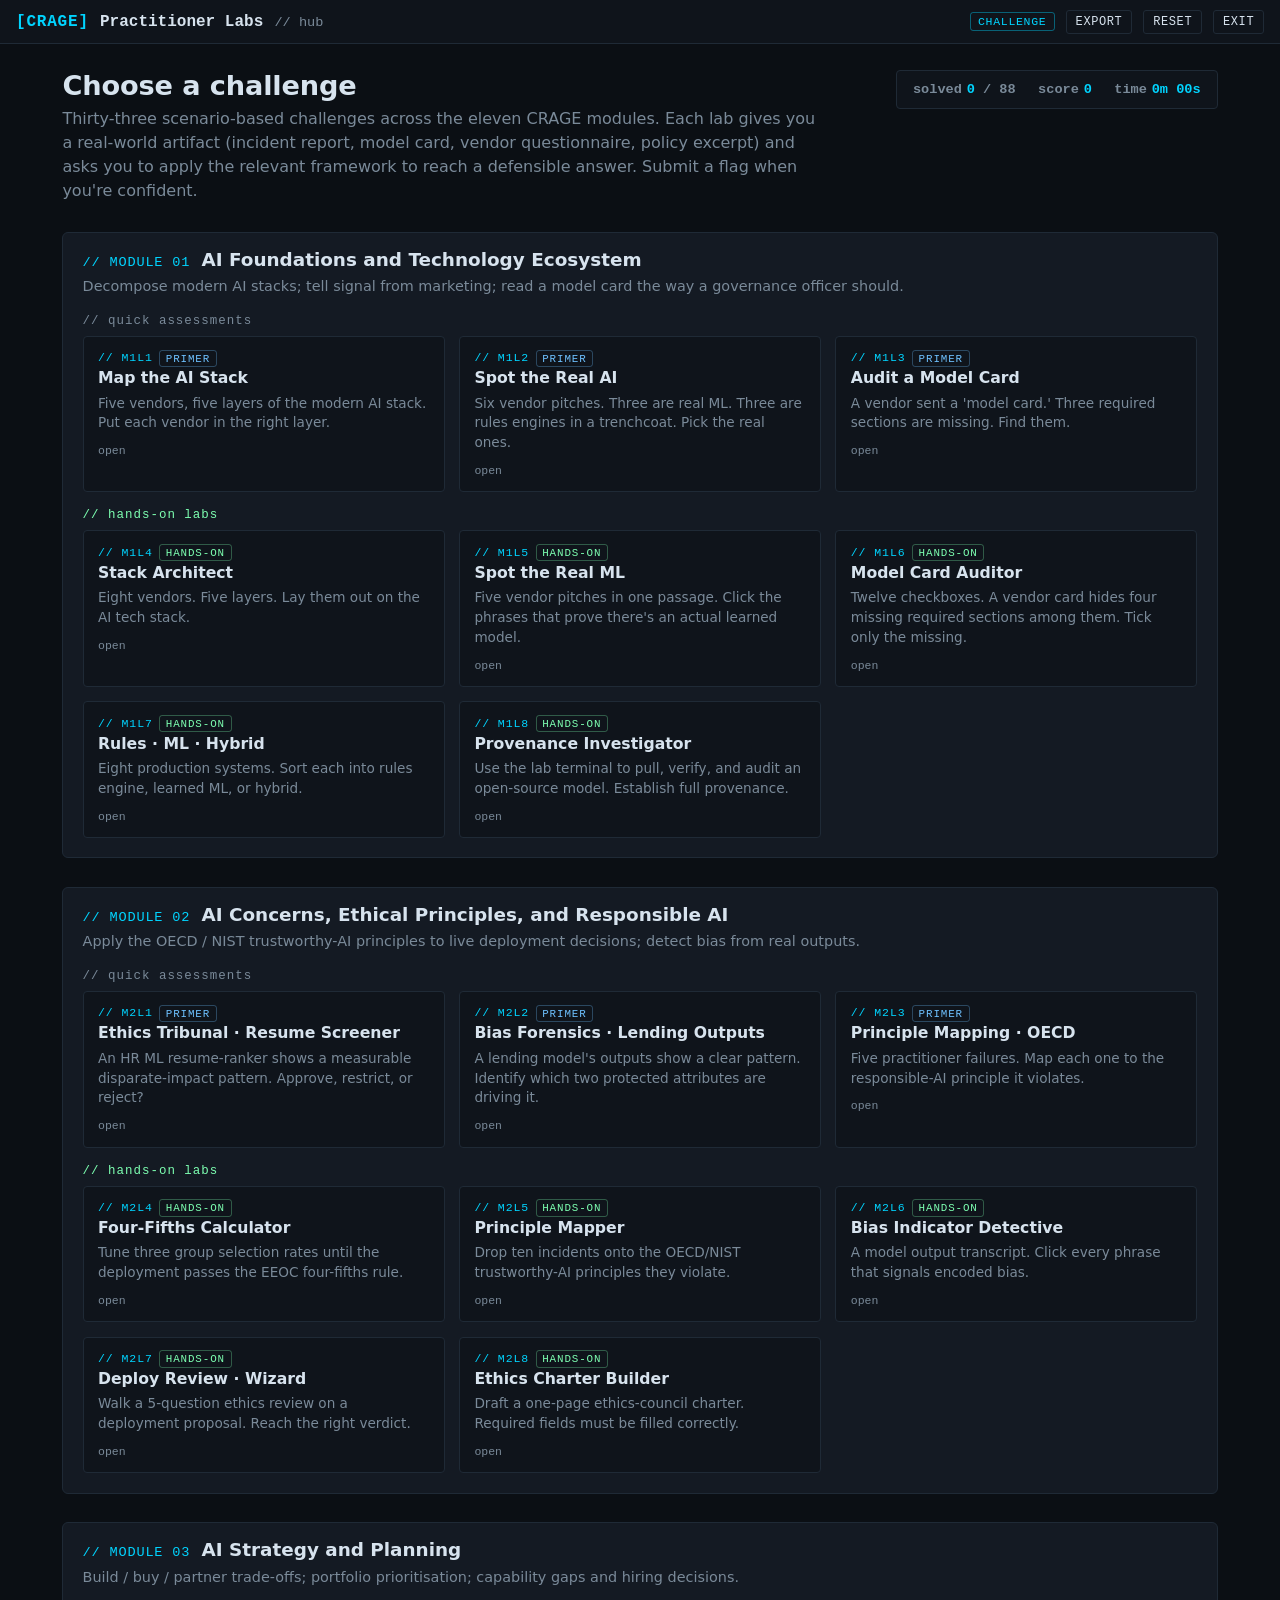
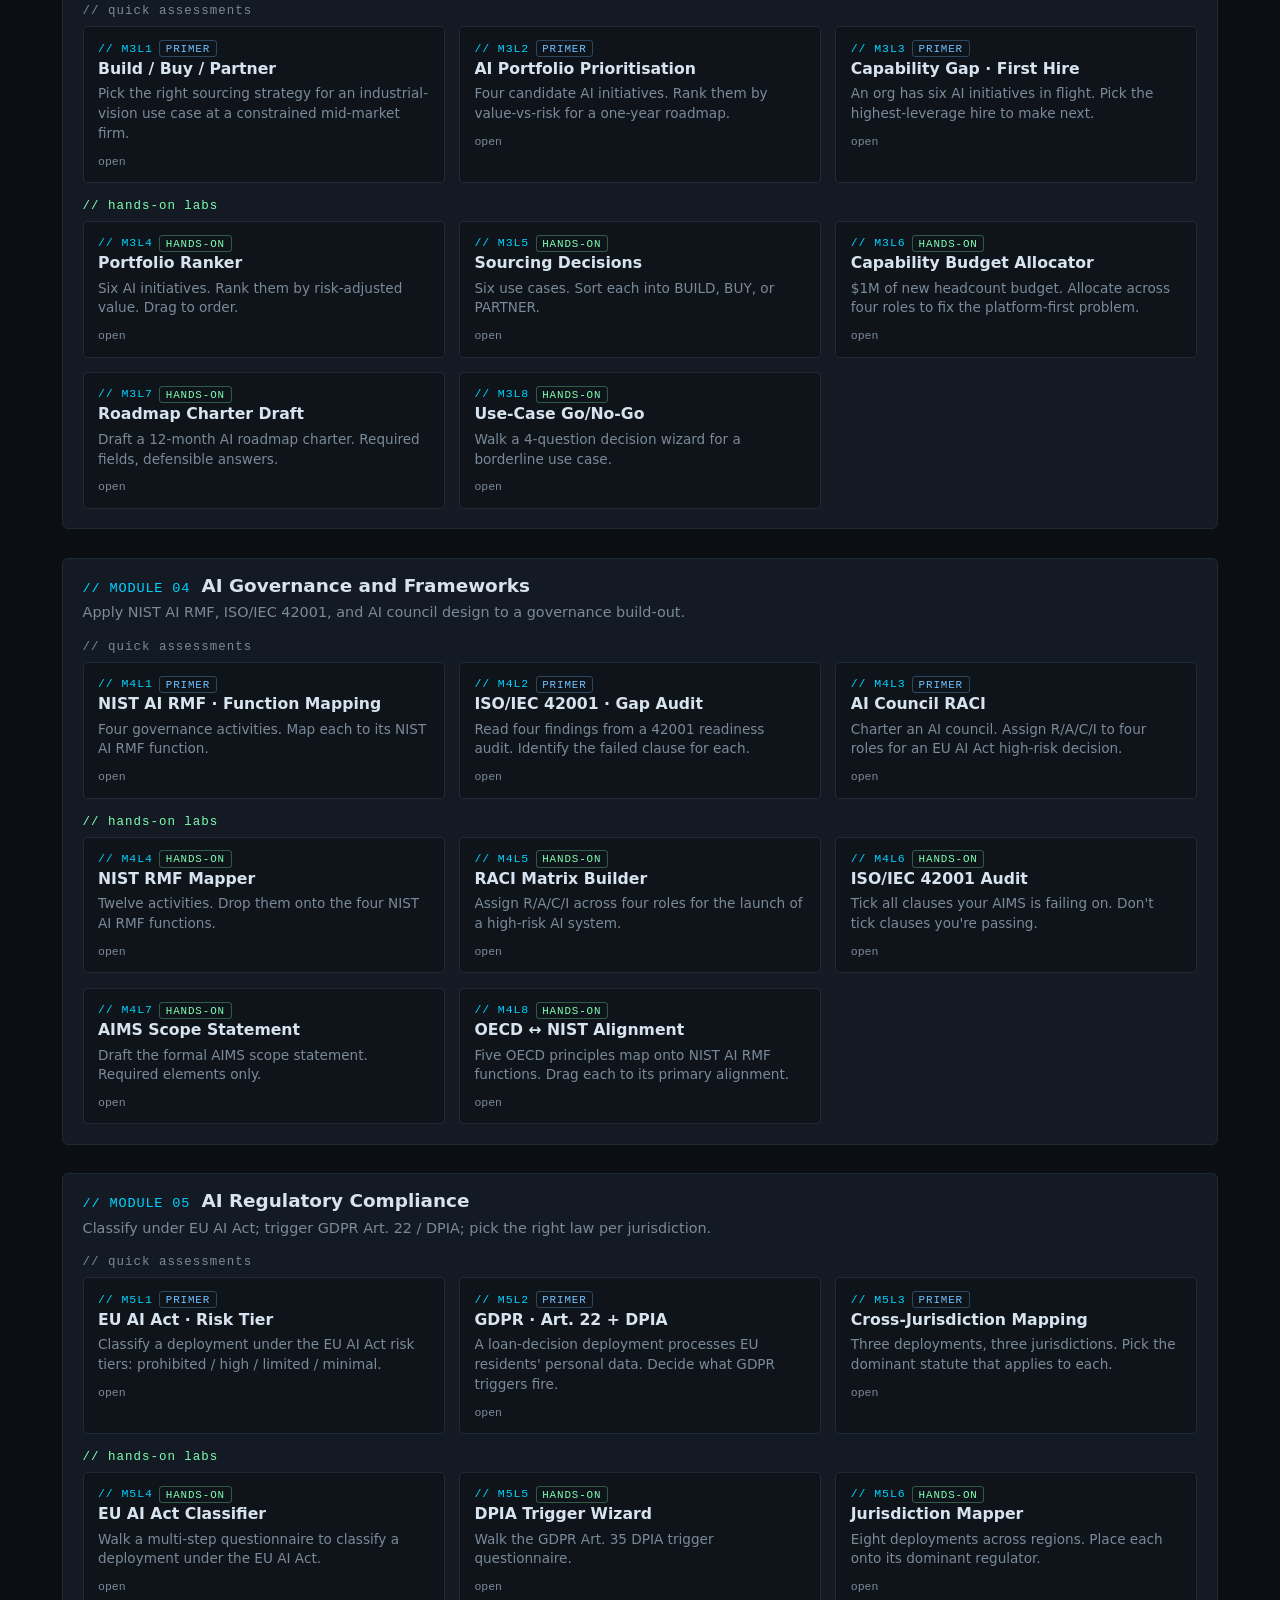
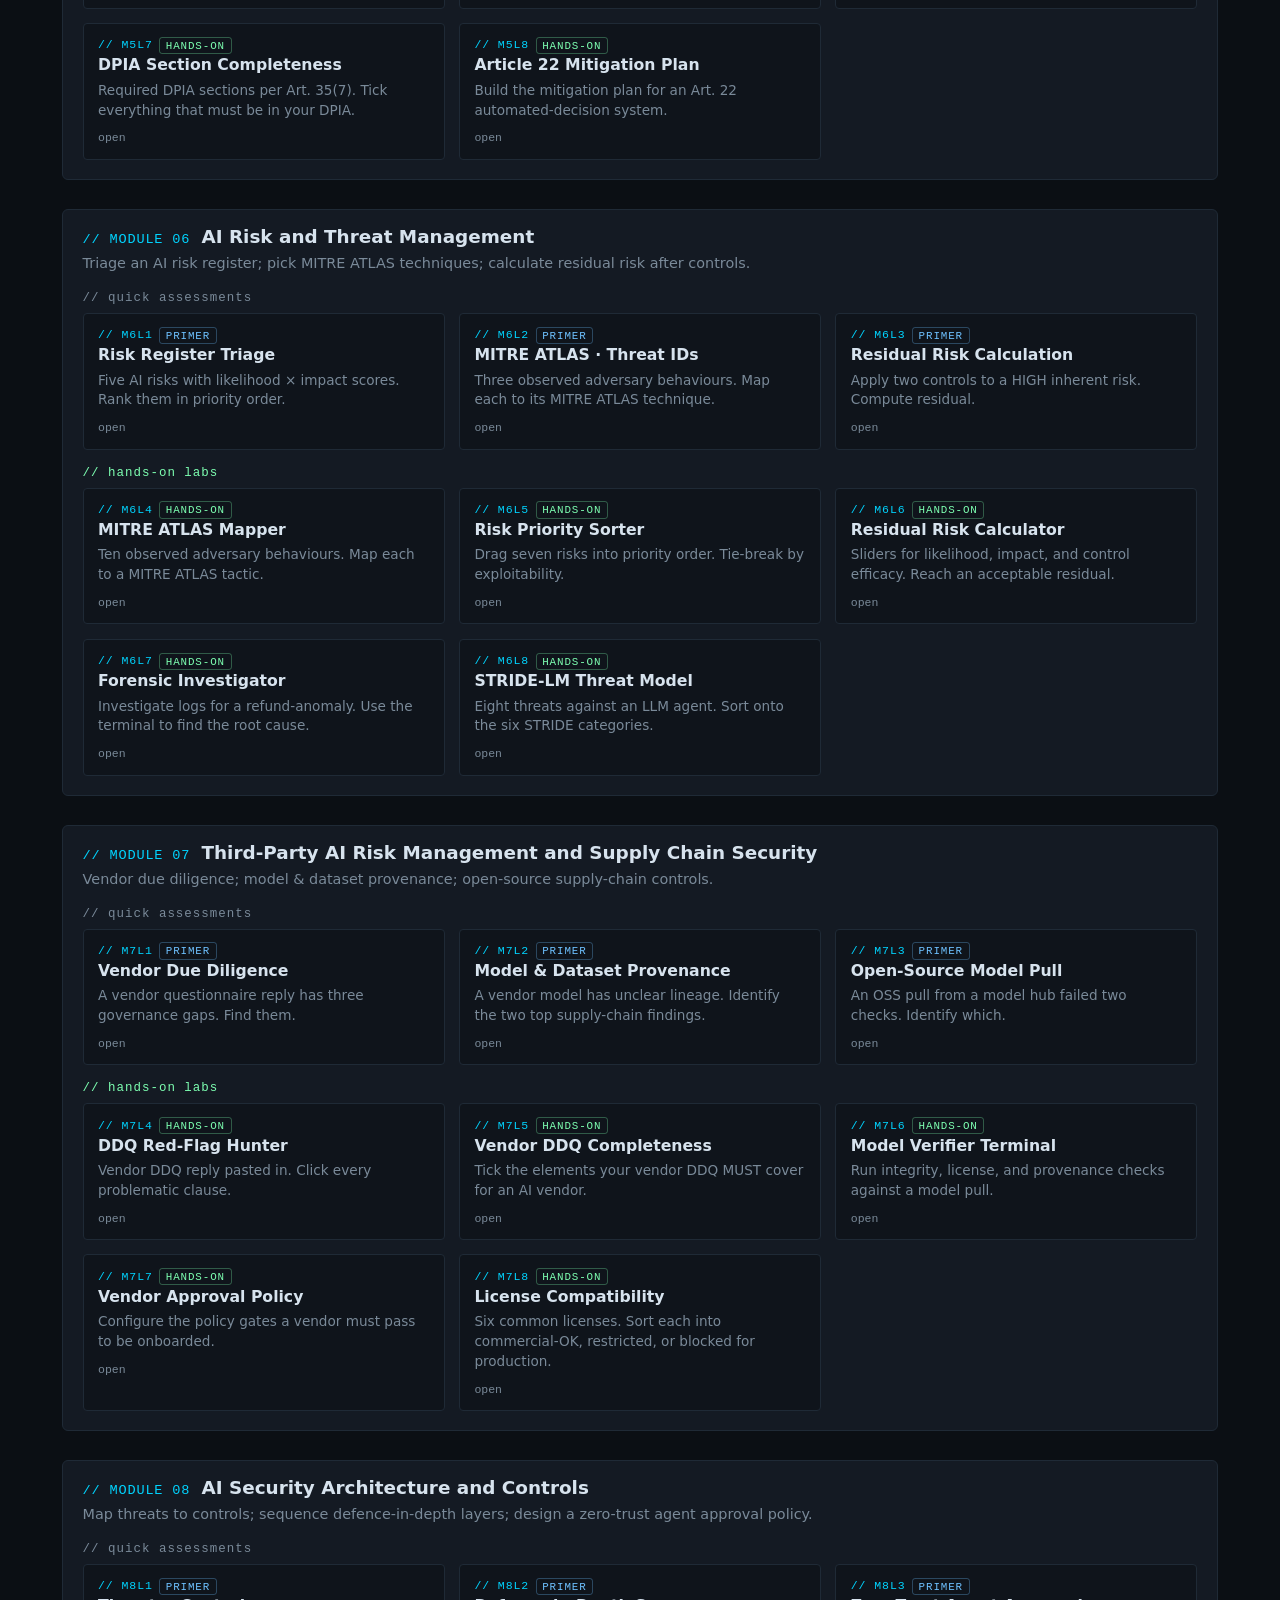
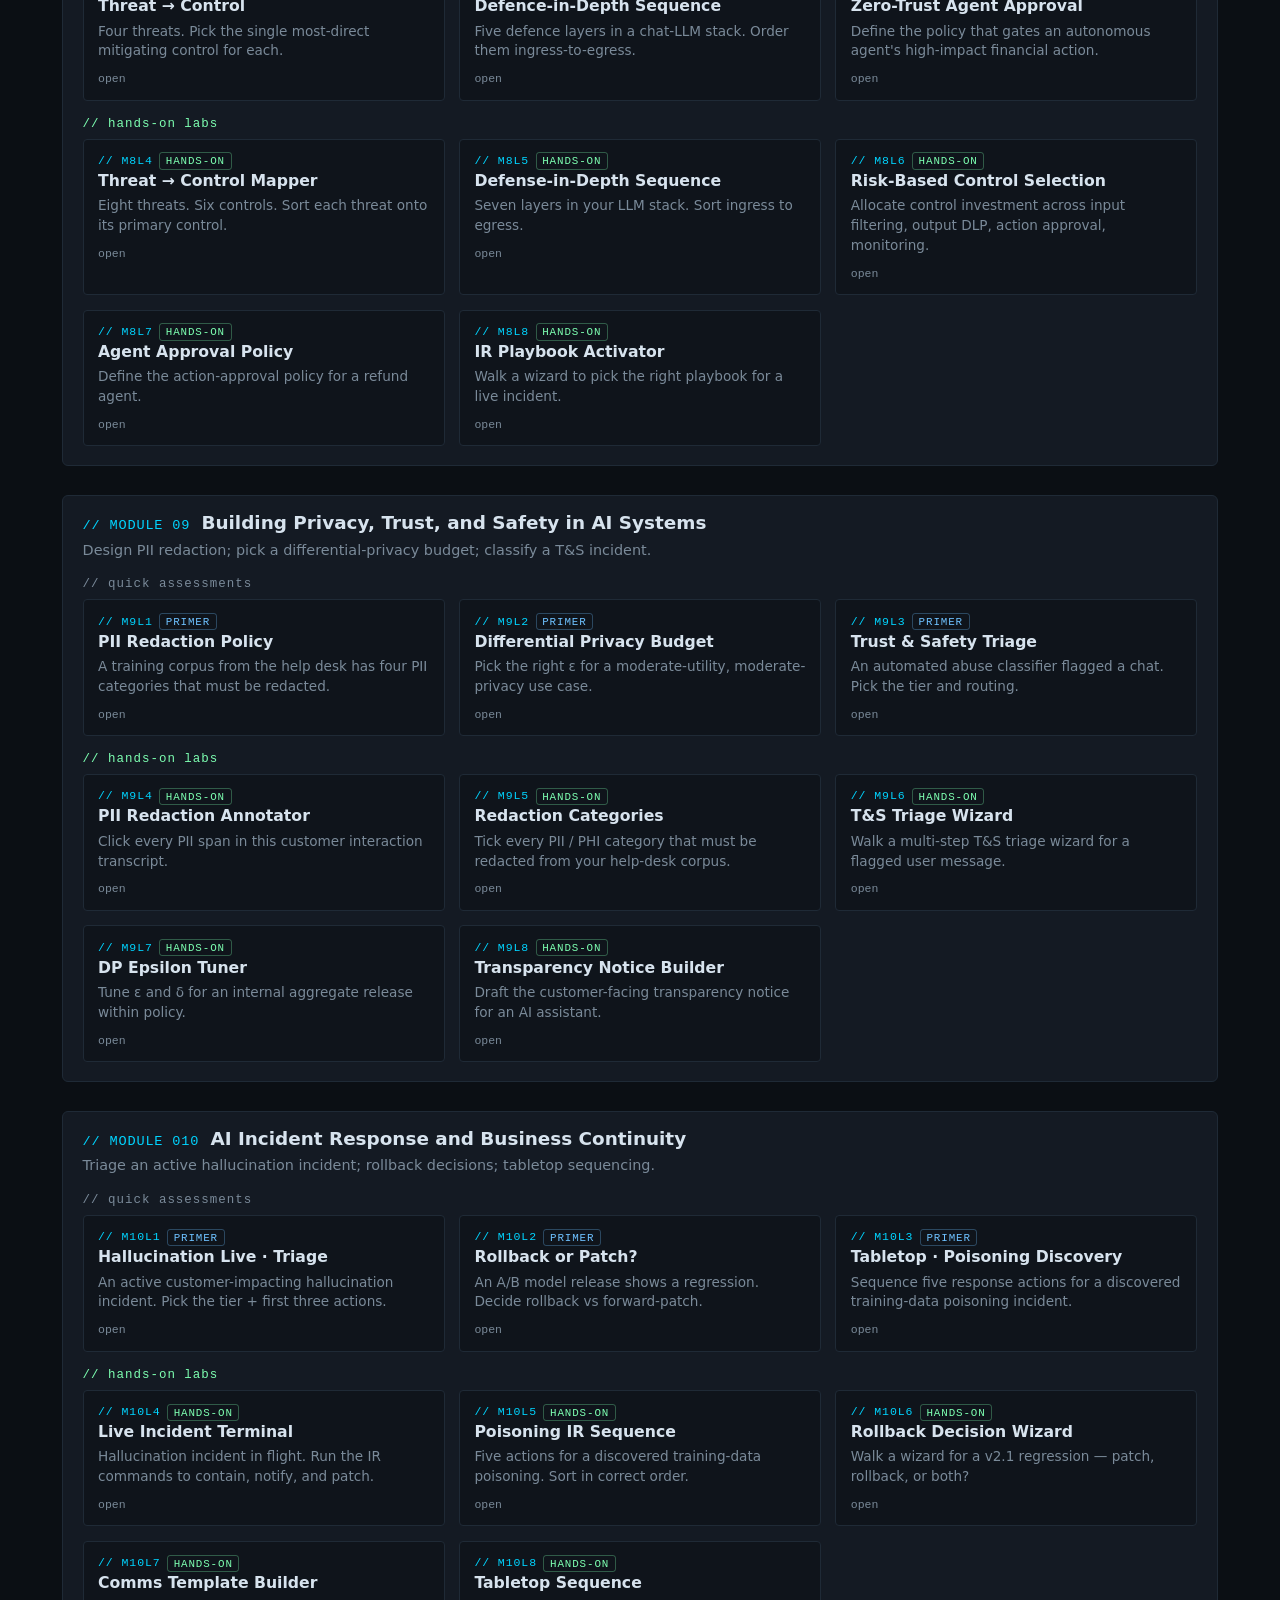
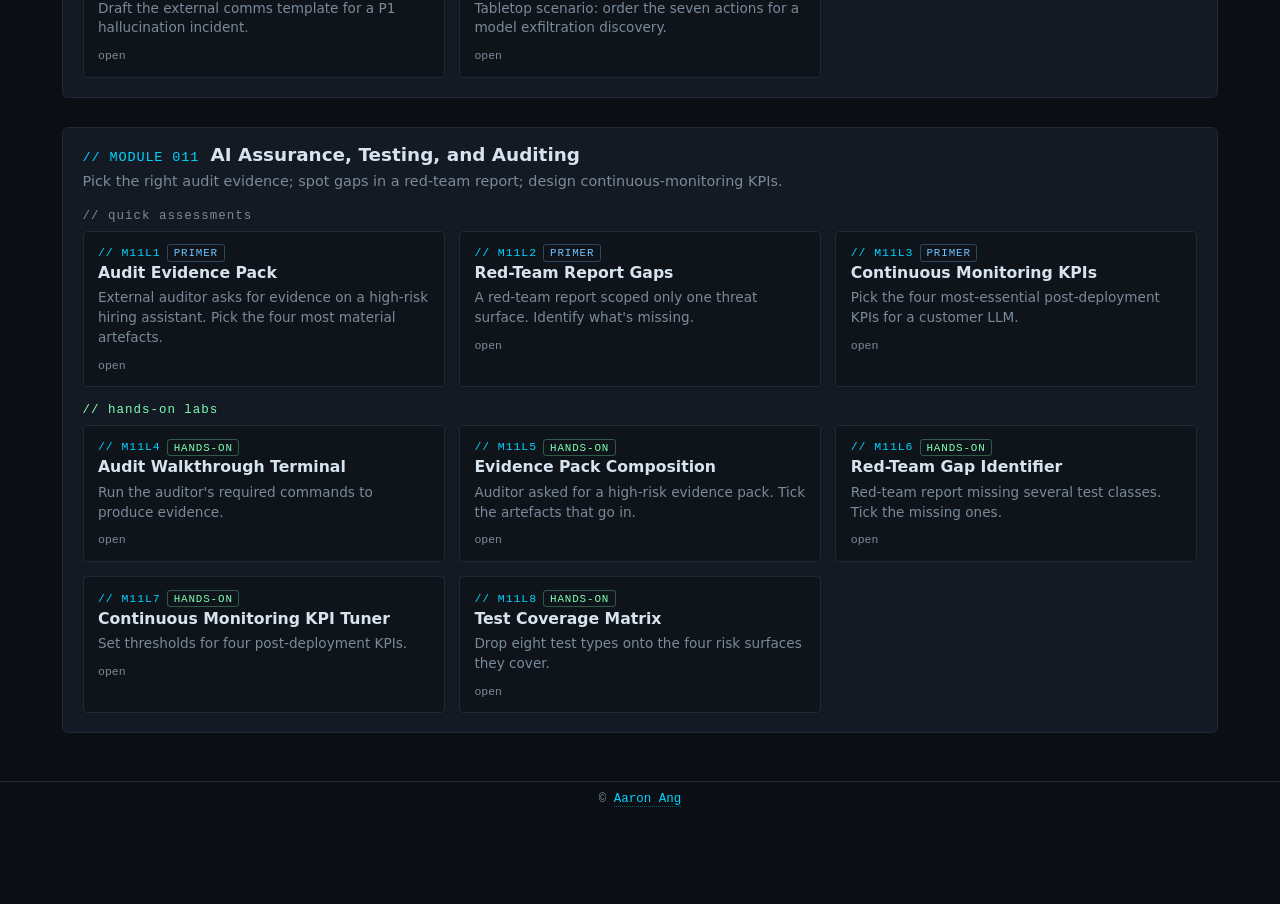
==== commit d4bdcf87: "Simplify Exam Practice card, exam set picker, and footers - index.html: Exam Practice card stripped " ====
--- a/app.html
+++ b/app.html
@@ -45,8 +45,7 @@
   </main>
 
   <footer class="footnote">
-    CRAGE Practitioner Labs &middot; aligned to the EC-Council CRAGE module blueprint &middot;
-    <a href="index.html" class="credit-link">change mode</a>
+    &copy; <a class="credit-link" href="https://www.linkedin.com/in/aaronangsg/" target="_blank" rel="noopener">Aaron Ang</a>
   </footer>
 
   <script src="ctf.js"></script>
--- a/styles.css
+++ b/styles.css
@@ -734,3 +734,168 @@
   font-family: var(--mono); font-size: 0.82rem; color: var(--info);
   border-radius: 0 3px 3px 0;
 }
+
+/* ===== Landing 3-card grid ===== */
+.mode-grid.three { grid-template-columns: repeat(3, 1fr); }
+@media (max-width: 980px) { .mode-grid.three { grid-template-columns: 1fr; } }
+
+.mode-card.exam:hover { border-color: var(--accent-2); }
+.mode-card.exam h2 { color: var(--accent-2); }
+.mode-card.exam .mode-cta { color: var(--accent-2); }
+
+/* ===== Exam page ===== */
+.exam-body { overflow: auto; }
+.exam-body.no-select, .exam-body.no-select * {
+  -webkit-user-select: none; -moz-user-select: none; -ms-user-select: none; user-select: none;
+}
+.exam-body.no-select { cursor: default; }
+
+.exam-timer {
+  font-family: var(--mono); font-size: 0.95rem; color: var(--gold);
+  padding: 0.2rem 0.6rem; border: 1px solid rgba(255,209,102,0.4); border-radius: 3px;
+  letter-spacing: 0.06em; min-width: 5.4rem; text-align: center;
+}
+.exam-progress {
+  font-family: var(--mono); font-size: 0.82rem; color: var(--muted);
+  letter-spacing: 0.04em;
+}
+
+.exam-main {
+  max-width: 880px; margin: 0 auto; padding: 1.6rem 1.4rem 3rem;
+}
+.exam-card {
+  background: var(--panel); border: 1px solid var(--border);
+  border-radius: 6px; padding: 1.5rem 1.7rem;
+}
+.exam-card h1 { margin: 0 0 0.5rem 0; font-size: 1.5rem; }
+.exam-card p { line-height: 1.6; color: var(--text); }
+.exam-rules {
+  margin: 0.6rem 0 1.2rem 0; padding-left: 1.2rem;
+  color: var(--muted); line-height: 1.7;
+}
+.exam-rules strong { color: var(--text); }
+.exam-actions {
+  display: flex; gap: 0.6rem; margin-top: 1.2rem;
+}
+.exam-actions .ghost-btn.check {
+  border-color: rgba(125,255,177,0.5); color: var(--accent-2);
+}
+.exam-actions .ghost-btn.check:hover { background: var(--accent-2); color: #000; border-color: var(--accent-2); }
+.exam-actions .ghost-btn.submit {
+  border-color: var(--gold); color: var(--gold);
+}
+.exam-actions .ghost-btn.submit:hover { background: var(--gold); color: #000; }
+
+/* Question screen */
+.question-head {
+  display: flex; justify-content: space-between; align-items: baseline;
+  margin-bottom: 0.6rem; padding-bottom: 0.6rem; border-bottom: 1px dashed var(--border);
+}
+.question-num {
+  font-family: var(--mono); color: var(--accent); font-size: 0.95rem; letter-spacing: 0.04em;
+}
+.question-topic {
+  font-family: var(--mono); color: var(--muted); font-size: 0.78rem; letter-spacing: 0.06em;
+}
+.question-body {
+  line-height: 1.65; margin: 0.8rem 0 1.1rem; font-size: 1.0rem; color: var(--text);
+}
+.question-options {
+  display: flex; flex-direction: column; gap: 0.5rem;
+}
+.exam-option {
+  display: grid; grid-template-columns: 24px 1.5rem 1fr; gap: 0.7rem; align-items: start;
+  padding: 0.65rem 0.85rem; background: var(--panel-2);
+  border: 1px solid var(--border); border-radius: 4px;
+  cursor: pointer; transition: all 0.12s ease;
+  line-height: 1.55; font-size: 0.95rem;
+}
+.exam-option:hover { border-color: var(--accent); }
+.exam-option.selected {
+  background: rgba(0,212,255,0.06); border-color: rgba(0,212,255,0.5);
+  box-shadow: inset 0 0 0 1px rgba(0,212,255,0.2);
+}
+.exam-option input { margin-top: 0.25rem; cursor: pointer; }
+.opt-letter {
+  font-family: var(--mono); color: var(--accent); font-weight: 700;
+}
+.opt-text { color: var(--text); }
+
+.question-nav {
+  display: flex; align-items: center; gap: 0.6rem;
+  margin-top: 1.2rem; padding-top: 1rem; border-top: 1px dashed var(--border);
+}
+.question-jump {
+  margin-left: auto; margin-right: auto;
+  font-family: var(--mono); color: var(--muted); font-size: 0.82rem;
+}
+.question-nav .ghost-btn { min-width: 6rem; }
+.question-nav .ghost-btn.check {
+  border-color: rgba(125,255,177,0.5); color: var(--accent-2);
+}
+.question-nav .ghost-btn.check:hover { background: var(--accent-2); color: #000; border-color: var(--accent-2); }
+.question-nav .ghost-btn.submit {
+  border-color: var(--gold); color: var(--gold);
+}
+.question-nav .ghost-btn.submit:hover { background: var(--gold); color: #000; }
+
+/* Result screen */
+.result-banner {
+  margin: -0.5rem 0 1rem; padding: 0.6rem 0.9rem;
+  font-family: var(--mono); border-radius: 3px;
+  font-size: 0.95rem; letter-spacing: 0.02em;
+}
+.result-banner.pass {
+  background: rgba(125,255,177,0.08); color: var(--accent-2);
+  border-left: 2px solid var(--accent-2);
+}
+.result-banner.fail {
+  background: rgba(255,77,109,0.08); color: var(--danger);
+  border-left: 2px solid var(--danger);
+}
+.result-grid {
+  display: grid; grid-template-columns: repeat(4, 1fr); gap: 0.7rem;
+  margin: 1rem 0 0.8rem;
+}
+@media (max-width: 720px) { .result-grid { grid-template-columns: 1fr 1fr; } }
+.result-stat {
+  background: var(--panel-2); border: 1px solid var(--border); border-radius: 4px;
+  padding: 0.7rem 0.8rem; text-align: center;
+}
+.result-label {
+  font-family: var(--mono); font-size: 0.7rem; color: var(--muted);
+  letter-spacing: 0.08em; text-transform: uppercase; margin-bottom: 0.3rem;
+}
+.result-value {
+  font-family: var(--mono); font-size: 1.2rem; font-weight: 700;
+  color: var(--accent);
+}
+.result-value.pass { color: var(--accent-2); }
+.result-value.fail { color: var(--danger); }
+.result-note {
+  margin: 0.9rem 0 0 0; padding: 0.6rem 0.8rem;
+  background: rgba(255,255,255,0.02); border: 1px dashed var(--border);
+  border-radius: 3px; color: var(--muted); font-size: 0.88rem;
+}
+
+/* Set picker grid on exam pre-screen */
+.set-grid {
+  display: grid; grid-template-columns: 1fr 1fr; gap: 0.9rem;
+  margin: 1.4rem 0 1rem;
+}
+@media (max-width: 720px) { .set-grid { grid-template-columns: 1fr; } }
+.set-card {
+  display: flex; align-items: center; justify-content: center;
+  padding: 1.6rem 1.2rem; background: var(--panel-2);
+  border: 1px solid var(--border); border-radius: 5px;
+  transition: border-color 0.15s ease, transform 0.12s ease, background 0.15s ease;
+  cursor: pointer; font-family: var(--sans); color: var(--text);
+}
+.set-card:hover {
+  border-color: var(--accent-2); transform: translateY(-1px);
+  background: rgba(125,255,177,0.05);
+}
+.set-card h2 {
+  margin: 0; font-size: 1.4rem; color: var(--accent-2);
+  font-family: var(--mono); letter-spacing: 0.04em;
+}
